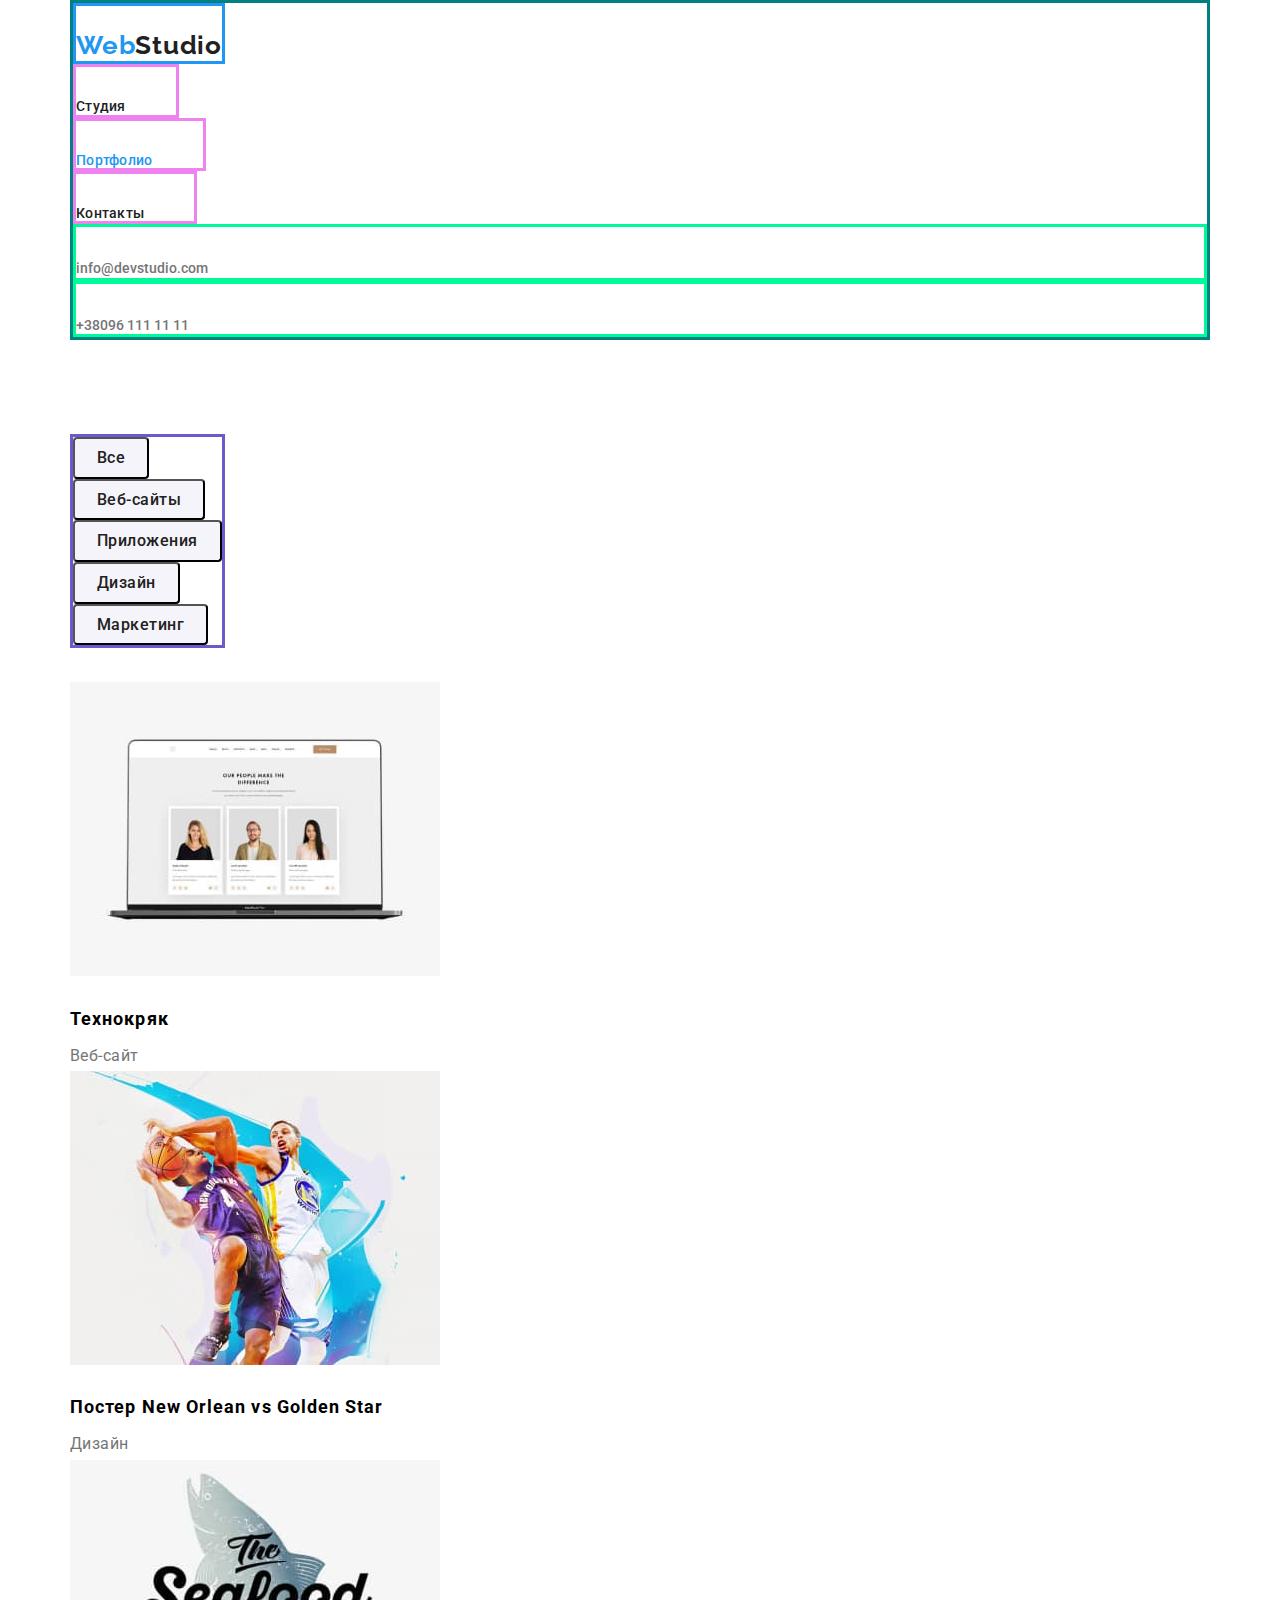
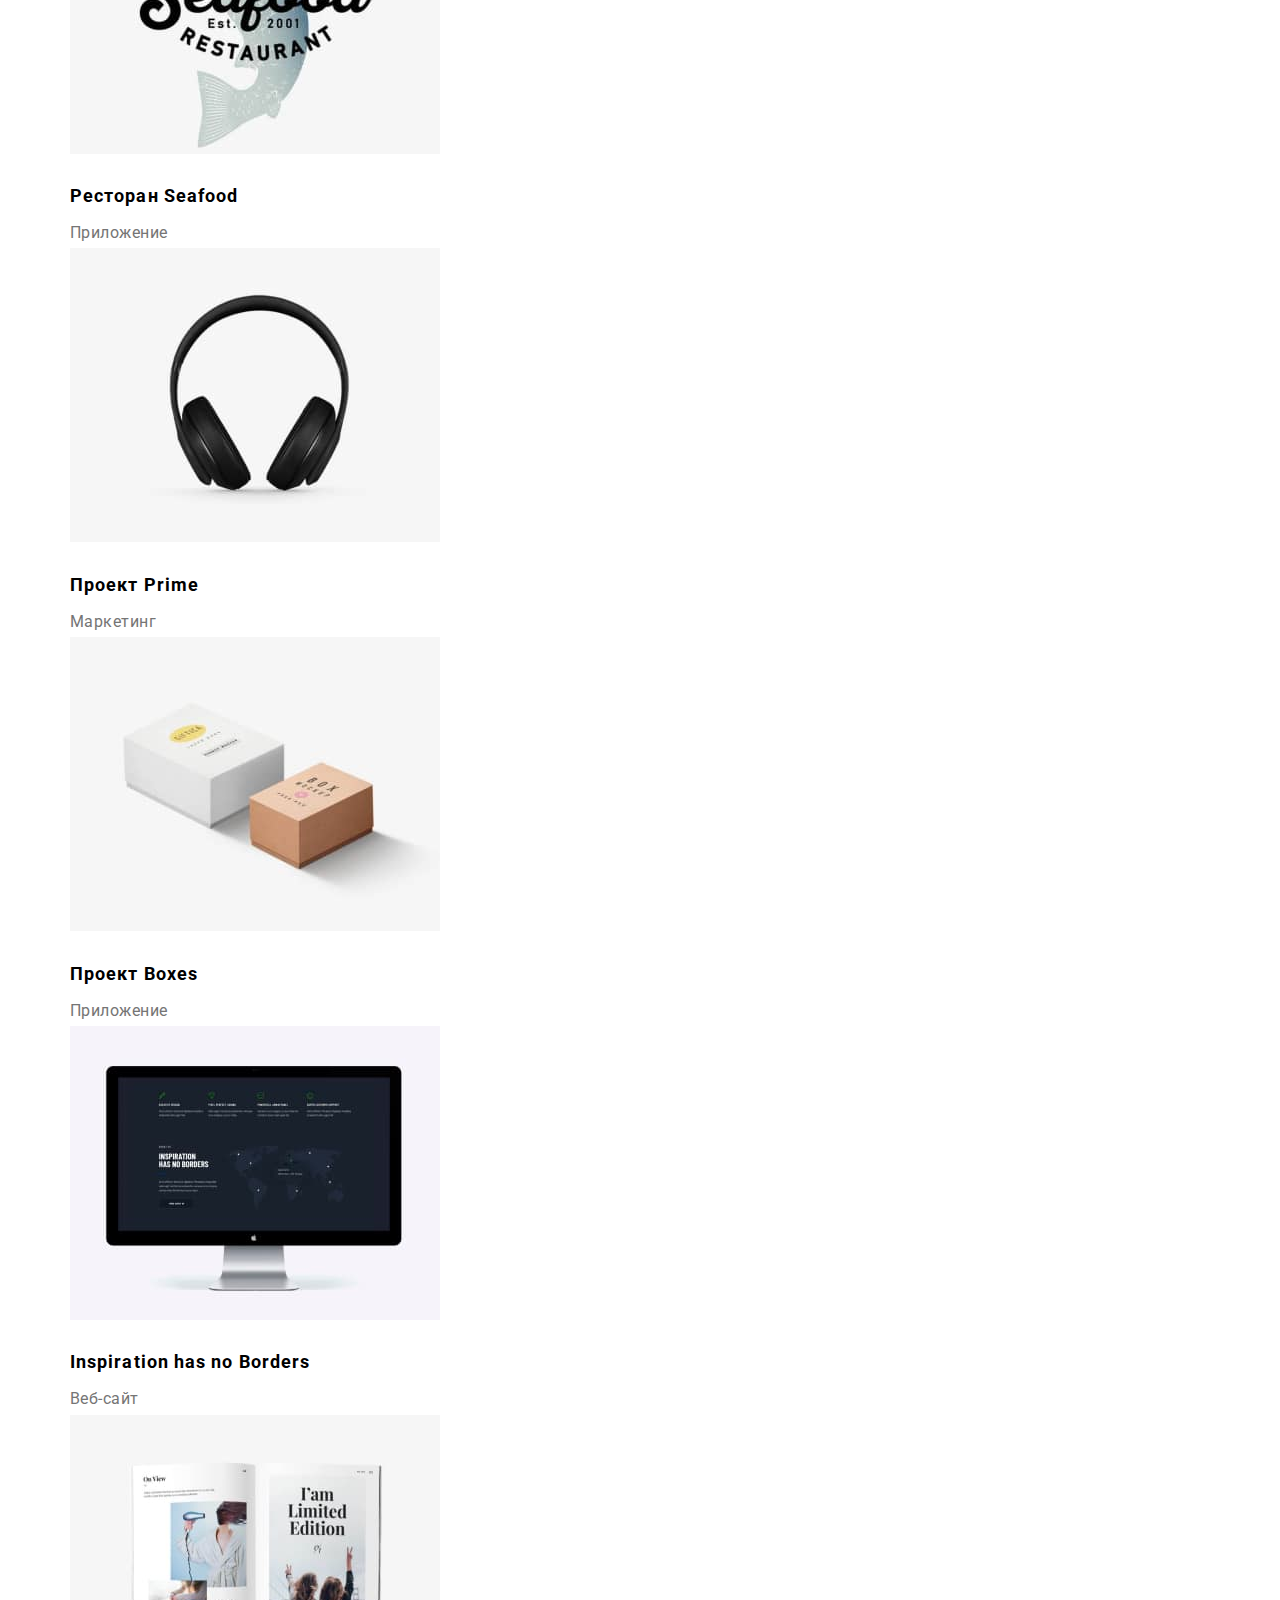
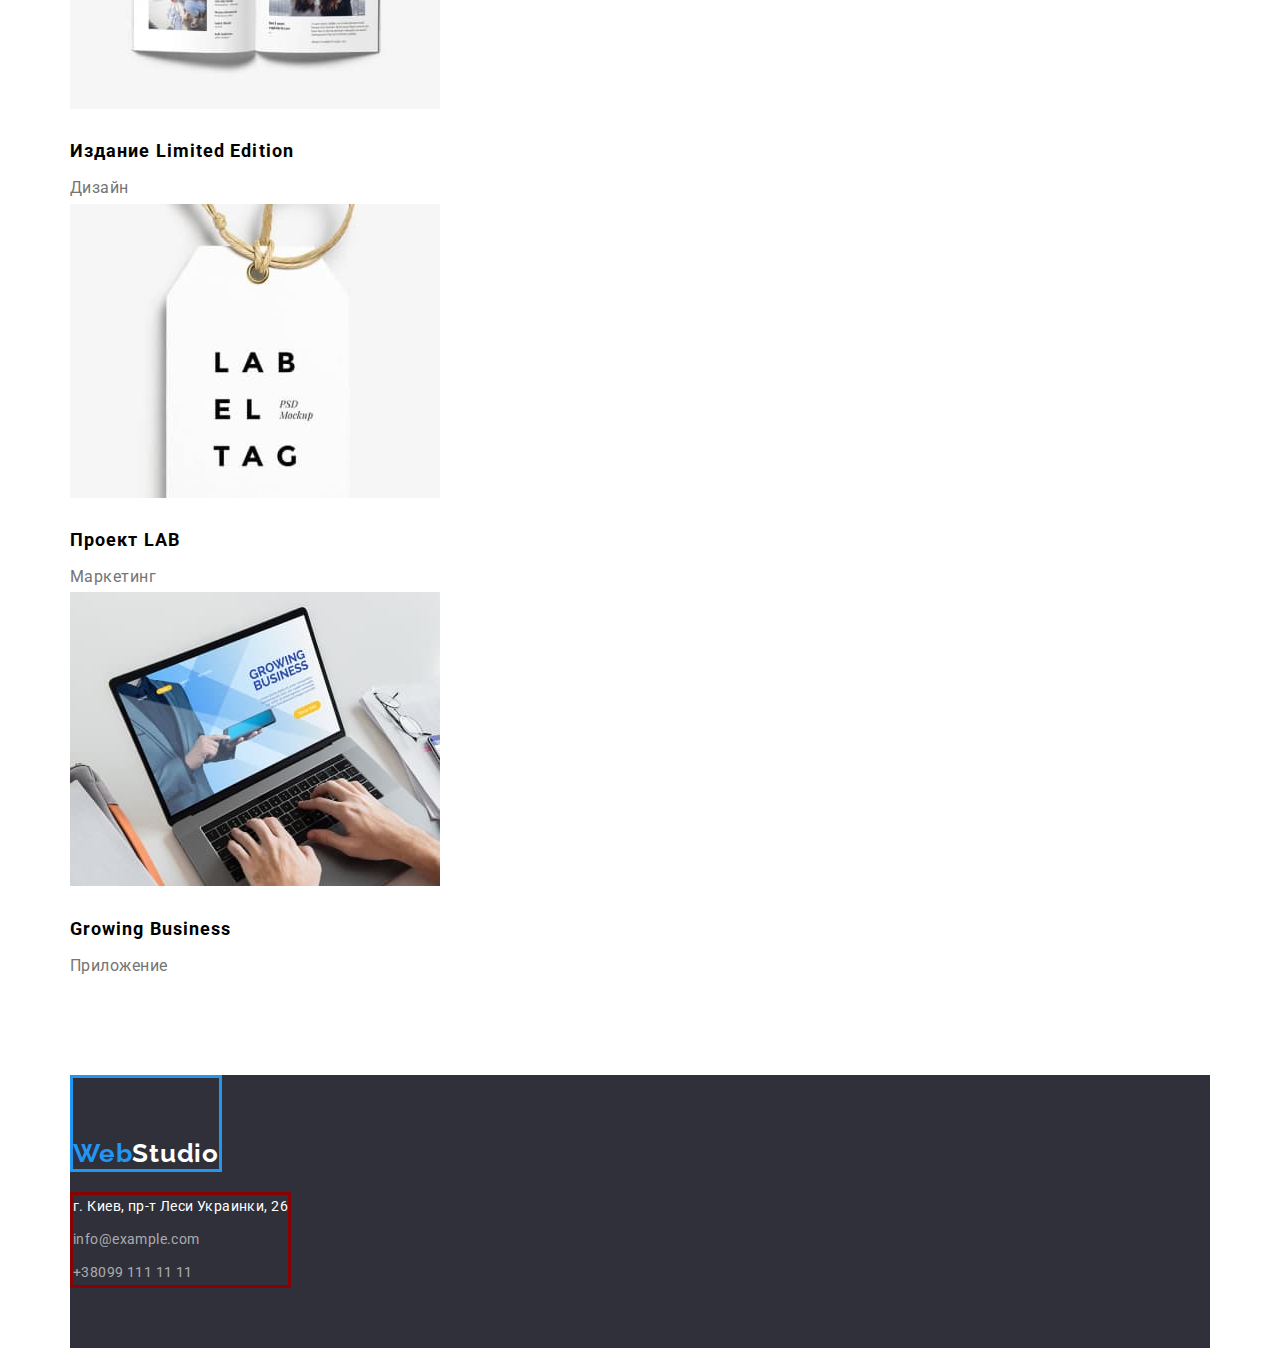
==== portfolio.html @ bf1d2328 "Добавление отступов" ====
<!DOCTYPE html>
<html lang="ru">
  <head>
    <meta charset="UTF-8" />
    <meta http-equiv="X-UA-Compatible" content="IE=edge" />
    <meta name="viewport" content="width= , initial-scale=1.0" />
    <title>Homework CSS</title>
    <link rel="preconnect" href="https://fonts.gstatic.com" />
    <link
      href="https://fonts.googleapis.com/css2?family=Raleway:wght@700&family=Roboto:wght@400;500;700&display=swap"
      rel="stylesheet"
    />
    <link
      rel="stylesheet"
      href="https://cdnjs.cloudflare.com/ajax/libs/modern-normalize/1.0.0/modern-normalize.min.css"
    />
    <link rel="stylesheet" href="./css/styles.css" />
  </head>

  <body>
    <div class="container">
      <!--Top line-->
      <header>
        <a class="logo" href="./index.html"> <span>Web</span>Studio </a>
        <nav>
          <ul class="site-nav">
            <li><a href="./index.html">Студия</a></li>
            <li>
              <a class="current-link" href="./portfolio.html">Портфолио</a>
            </li>
            <li><a href="">Контакты</a></li>
          </ul>
        </nav>
        <!--Contacts-->

        <ul class="header-contacts-list">
          <li class="header-contacts">
            <a href="mailto:info@devstudio.com"> info@devstudio.com </a>
          </li>
          <li class="header-contacts">
            <a href="tel:+380961111111">+38096 111 11 11</a>
          </li>
        </ul>
      </header>

      <!--Main section-->
      <main>
        <h1 class="visually-hidden">Портфолио</h1>
        <section class="section-portfolio">
          <h2 class="visually-hidden">Фильтры</h2>
          <ul class="filters">
            <li><button type="button">Все</button></li>
            <li><button type="button">Веб-сайты</button></li>
            <li><button type="button">Приложения</button></li>
            <li><button type="button">Дизайн</button></li>
            <li><button type="button">Маркетинг</button></li>
          </ul>
          <h2 class="visually-hidden">Наши работы</h2>
          <ul>
            <li>
              <img
                src="./portfolio.images/project1.jpg"
                alt="Веб-сайт"
                width="370"
                height="294"
              />
              <h3 class="product">Технокряк</h3>
              <p class="description">Веб-сайт</p>
            </li>
            <li>
              <img
                src="./portfolio.images/project2.jpg"
                alt="Баскетбольный постер"
                width="370"
                height="294"
              />
              <h3 class="product">Постер New Orlean vs Golden Star</h3>
              <p class="description">Дизайн</p>
            </li>
            <li>
              <img
                src="./portfolio.images/project3.jpg"
                alt="Логотип ресторана"
                width="370"
                height="294"
              />
              <h3 class="product">Ресторан Seafood</h3>
              <p class="description">Приложение</p>
            </li>
            <li>
              <img
                src="./portfolio.images/project4.jpg"
                alt="Наушники"
                width="370"
                height="294"
              />
              <h3 class="product">Проект Prime</h3>
              <p class="description">Маркетинг</p>
            </li>
            <li>
              <img
                src="./portfolio.images/project5.jpg"
                alt="Коробки"
                width="370"
                height="294"
              />
              <h3 class="product">Проект Boxes</h3>
              <p class="description">Приложение</p>
            </li>
            <li>
              <img
                src="./portfolio.images/project6.jpg"
                alt="Монитор"
                width="370"
                height="294"
              />
              <h3 class="product">Inspiration has no Borders</h3>
              <p class="description">Веб-сайт</p>
            </li>
            <li>
              <img
                src="./portfolio.images/project7.jpg"
                alt="Журнал"
                width="370"
                height="294"
              />
              <h3 class="product">Издание Limited Edition</h3>
              <p class="description">Дизайн</p>
            </li>
            <li>
              <img
                src="./portfolio.images/project8.jpg"
                alt="Бирка"
                width="370"
                height="294"
              />
              <h3 class="product">Проект LAB</h3>
              <p class="description">Маркетинг</p>
            </li>
            <li>
              <img
                src="./portfolio.images/project9.jpg"
                alt="Ноутбук"
                width="370"
                height="294"
              />
              <h3 class="product">Growing Business</h3>
              <p class="description">Приложение</p>
            </li>
          </ul>
        </section>
      </main>
      <!--Site footer-->
      <footer>
        <a class="logo" href="./index.html">
          <span>Web</span><span class="second-half">Studio</span>
        </a>
        <address>
          <ul class="contacts-list">
            <li>
              <a
                class="main-address"
                href="https://bit.ly/3nyjrAB"
                target="_blank"
                rel="noreferrer noopener"
                >г. Киев, пр-т Леси Украинки, 26</a
              >
            </li>
            <li>
              <a class="footer-contacts" href="mailto:info@example.com"
                >info@example.com</a
              >
            </li>
            <li>
              <a class="footer-contacts" href="tel:+380991111111"
                >+38099 111 11 11</a
              >
            </li>
          </ul>
        </address>
      </footer>
    </div>
  </body>
</html>
---- css/styles.css ----
:root {
  --main-background-color: #ffffff;
  --main-text-color: #212121;
  --main-accent-color: #2196f3;
  --secondary-text-color: #757575;
  --page-background-color: #2f303a;
}

body {
  background-color: var(--main-background-color)
  color: var(--main-text-color);
  font-family: Roboto, sans-serif;
  margin: 0;
}

.container {
  width: 1170px;
  padding-left: 15px;
  padding-right: 15px;
  margin: auto;
}

/* Site header */

header{border: solid teal;}

.logo {
  color: var(--main-text-color);
  font-family: Raleway;
  font-weight: 700;
  font-size: 26px;
  line-height: 1.2;
  letter-spacing: 0.03em;
  text-decoration: none;
  padding-top: 24px;
  
  display: inline-block;
  

  border: solid #2196f3;


}



span {
  color: var(--main-accent-color);
}

span.second-half {
  color: var(--main-background-color);
}

/* Hidden elements */

li {
  list-style: none;
}

ul {
  margin: 0;
  padding-left: 0;
}

.visually-hidden {
  position: absolute;
  width: 1px;
  height: 1px;
  margin: -1px;
  border: 0;
  padding: 0;
  white-space: nowrap;
  clip-path: inset(100%);
  clip: rect(0 0 0 0);
  overflow: hidden;
}

/* Page navigation */

.site-nav{
  padding-top: 0;
  margin: 0;
}

.site-nav a {
  display: inline-block;
  color: var(--main-text-color);

  font-weight: 500;
  font-size: 14px;
  line-height: 1.1;
  letter-spacing: 0.02em;
  text-decoration: none;
  padding-top: 32px;
  padding-right: 50px;

  border: solid violet;
}

.site-nav a:hover,
.site-nav a:focus {
  color: var(--main-accent-color);
}

.site-nav .current-link {
  color: var(--main-accent-color);
}

/* Contacts top */


.header-contacts{border: solid mediumspringgreen;
 padding-top: 32px;
margin: 0;}

.header-contacts a {
  color: var(--secondary-text-color);

  font-weight: 500;
  font-size: 14px;
  line-height: 1.1;
  text-decoration: none;

 
}

.header-contacts a:hover,
.header-contacts a:focus {
  color: var(--main-accent-color);
}

/* Studio main title */

.section{ padding-top: 94px;}

.section-portfolio{ 
     padding-top: 94px;
padding-bottom: 94px;
}

h1, h2, h3, p {margin: 0;}

.hero-section{

  background-color: var(--page-background-color);
   text-align: center;
   padding-top: 94px;
padding-bottom: 94px;
  
}

.hero-title {
  color: var(--main-background-color);
  
  font-weight: 900;
  font-size: 44px;
  line-height: 1.36;
 
  letter-spacing: 0.06em;
  text-transform: uppercase;


}

/* Studio order button */

.order {
  background-color: var(--main-accent-color);
  color: var(--main-background-color);
  font-weight: bold;
  font-size: 16px;
  line-height: 1.8;
  align-items: center;
  text-align: center;
  letter-spacing: 0.06em;
  display: inline-block;
  padding: 10px 32px;
  min-width: 200px;
  border-radius: 4px;
  margin-top: 30px;


 border: solid purple;

  
}



/* Portfolio filter buttons */

.filters{ 
display: inline-block;
margin-bottom: 34px;

  border: solid slateblue;
}

.filters button:hover,
.filters button:focus {
  color: var(--main-background-color);
  background-color: var(--main-accent-color);
  
}
.filters button {
  color: var(--main-text-color);
  background-color: #f5f4fa;
  font-weight: 500;
  font-size: 16px;
  line-height: 1.6;
  text-align: center;
  letter-spacing: 0.03em;
  cursor: pointer;
  padding: 6px 22px;
  border-radius: 4px;

  
}

/* Studio features */



.feature-title {
  font-weight: bold;
  font-size: 14px;
  line-height: 1.14;
  letter-spacing: 0.03em;
  text-transform: uppercase;

  border: solid crimson;
}

.feature-description {
  color: var(--secondary-text-color);
  font-weight: normal;
  font-size: 14px;
  line-height: 1.7;
  letter-spacing: 0.03em;
  margin-top: 10px;
 

  border: solid darkgreen;

}

/* Studio works */



.our-works-title {
  color: var(--main-text-color);
  font-weight: bold;
  font-size: 36px;
  line-height: 1.2;
  text-align: center;
  letter-spacing: 0.03em;
  margin-bottom: 50px;
}

/* Studio team */



.our-team-section{
padding-top: 94px;
padding-bottom: 94px;
}
.employee {
    color: var(--main-text-color);
    font-weight: 500;
    font-size: 16px;
    line-height: 1.2;
  letter-spacing: 0.03em;
  margin-top: 30px;
}

.position {
  color: var(--secondary-text-color);
  font-weight: normal;
  font-size: 16px;
  line-height: 1.2;

  letter-spacing: 0.03em;
  margin-top: 10px;
}

/* Portfolio product cards */

.product {
  font-weight: 700;
  font-size: 18px;
  line-height: 2;
  letter-spacing: 0.06em;
  margin-top: 20px;
}

.description {
  color: var(--secondary-text-color);
  font-weight: 400;
  font-size: 16px;
  line-height: 1.9;
  letter-spacing: 0.03em;
  margin-top: 4px;
}

/* Contacts bottom */

footer {
  background-color: var(--page-background-color);
}

footer a.logo{
  padding-top: 60px;
  margin-bottom: 20px;
}

address {
  font-style: normal;}


  
.contacts-list{
  display: inline-block;
  margin-bottom: 60px;

  border: solid darkred;
}

.main-address {
  color: #ffffff;
  font-weight: 400;
  font-size: 14px;
  line-height: 1.7;
  letter-spacing: 0.03em;
  text-decoration: none;
}

.main-address:hover,
:focus {
  color: var(--main-accent-color);
  padding-bottom: 9px;
}

.footer-contacts {
  display: inline-block;

  color: rgba(255, 255, 255, 0.6);
  font-weight: 400;
  font-size: 14px;
  line-height: 1.7;
  letter-spacing: 0.03em;
  text-decoration: none;
  padding-top: 9px;

}

.footer-contacts:hover,
:focus {
  color: var(--main-accent-color);
}
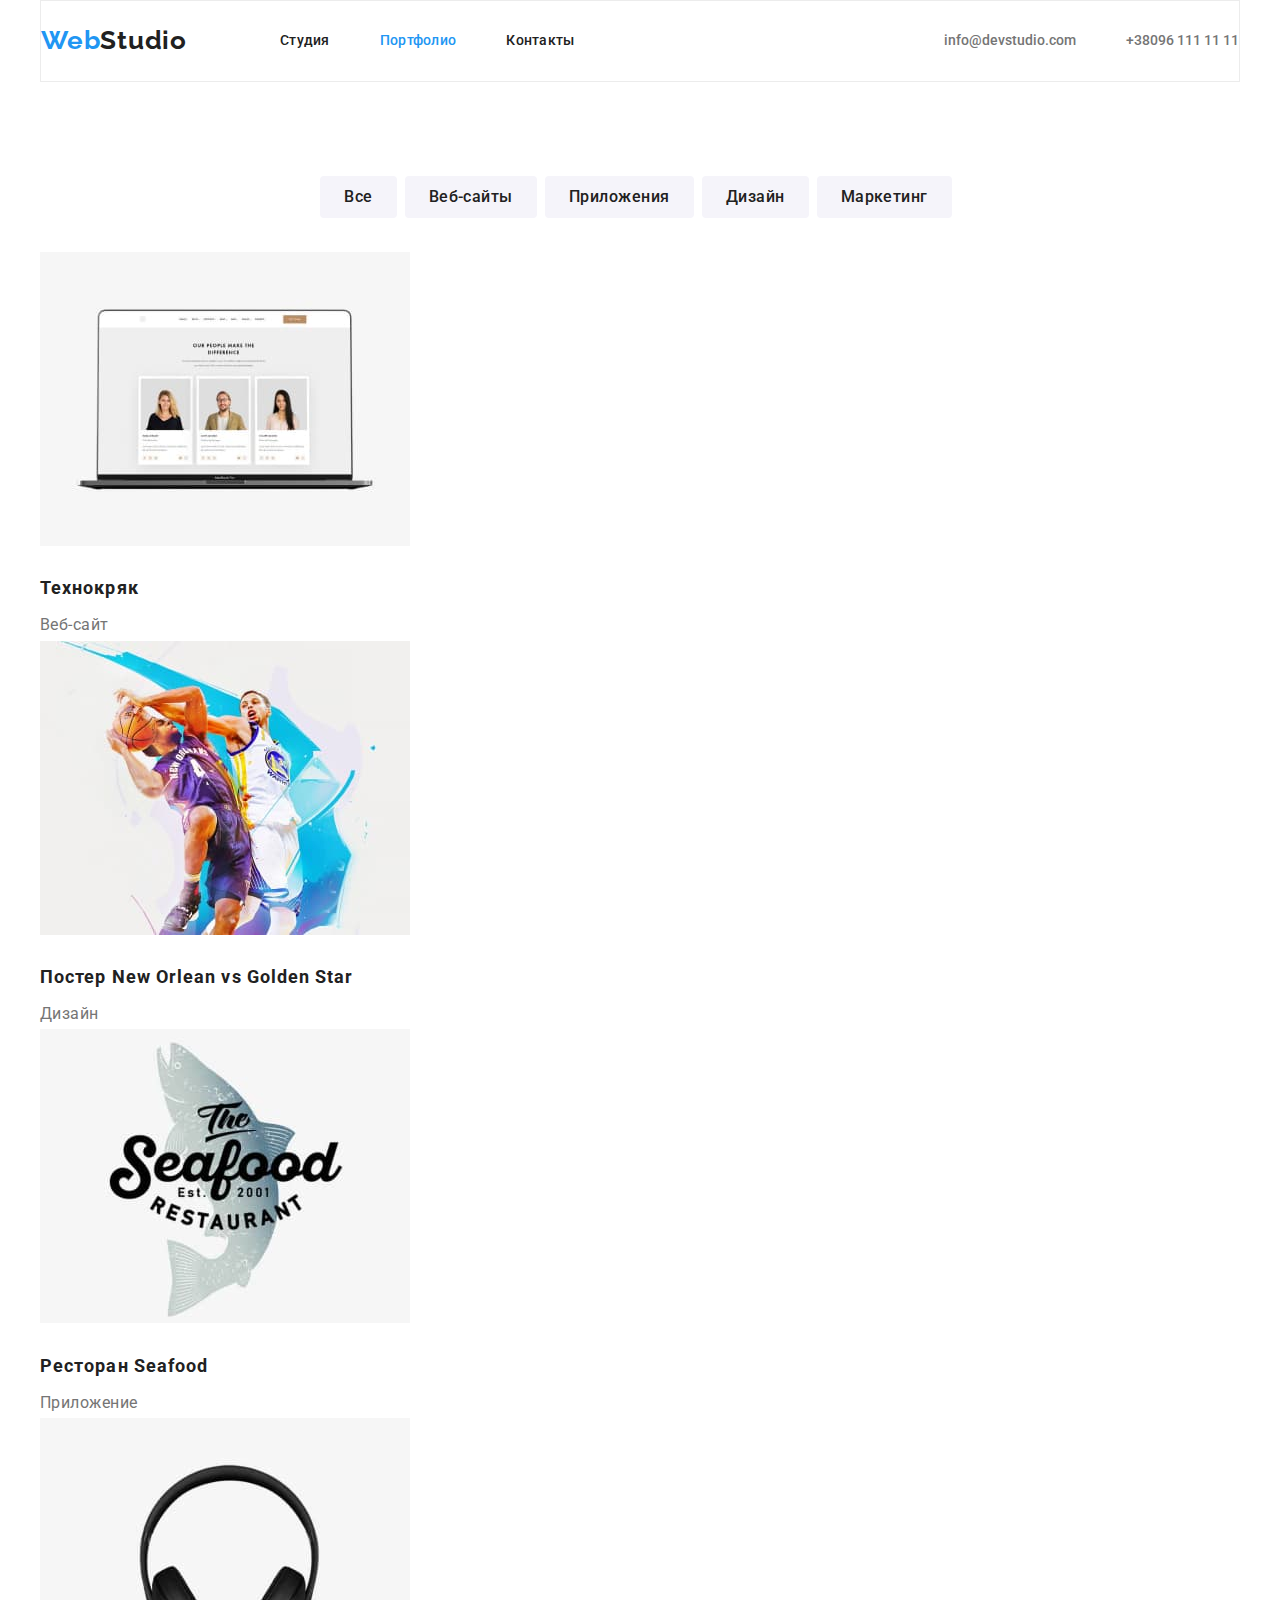
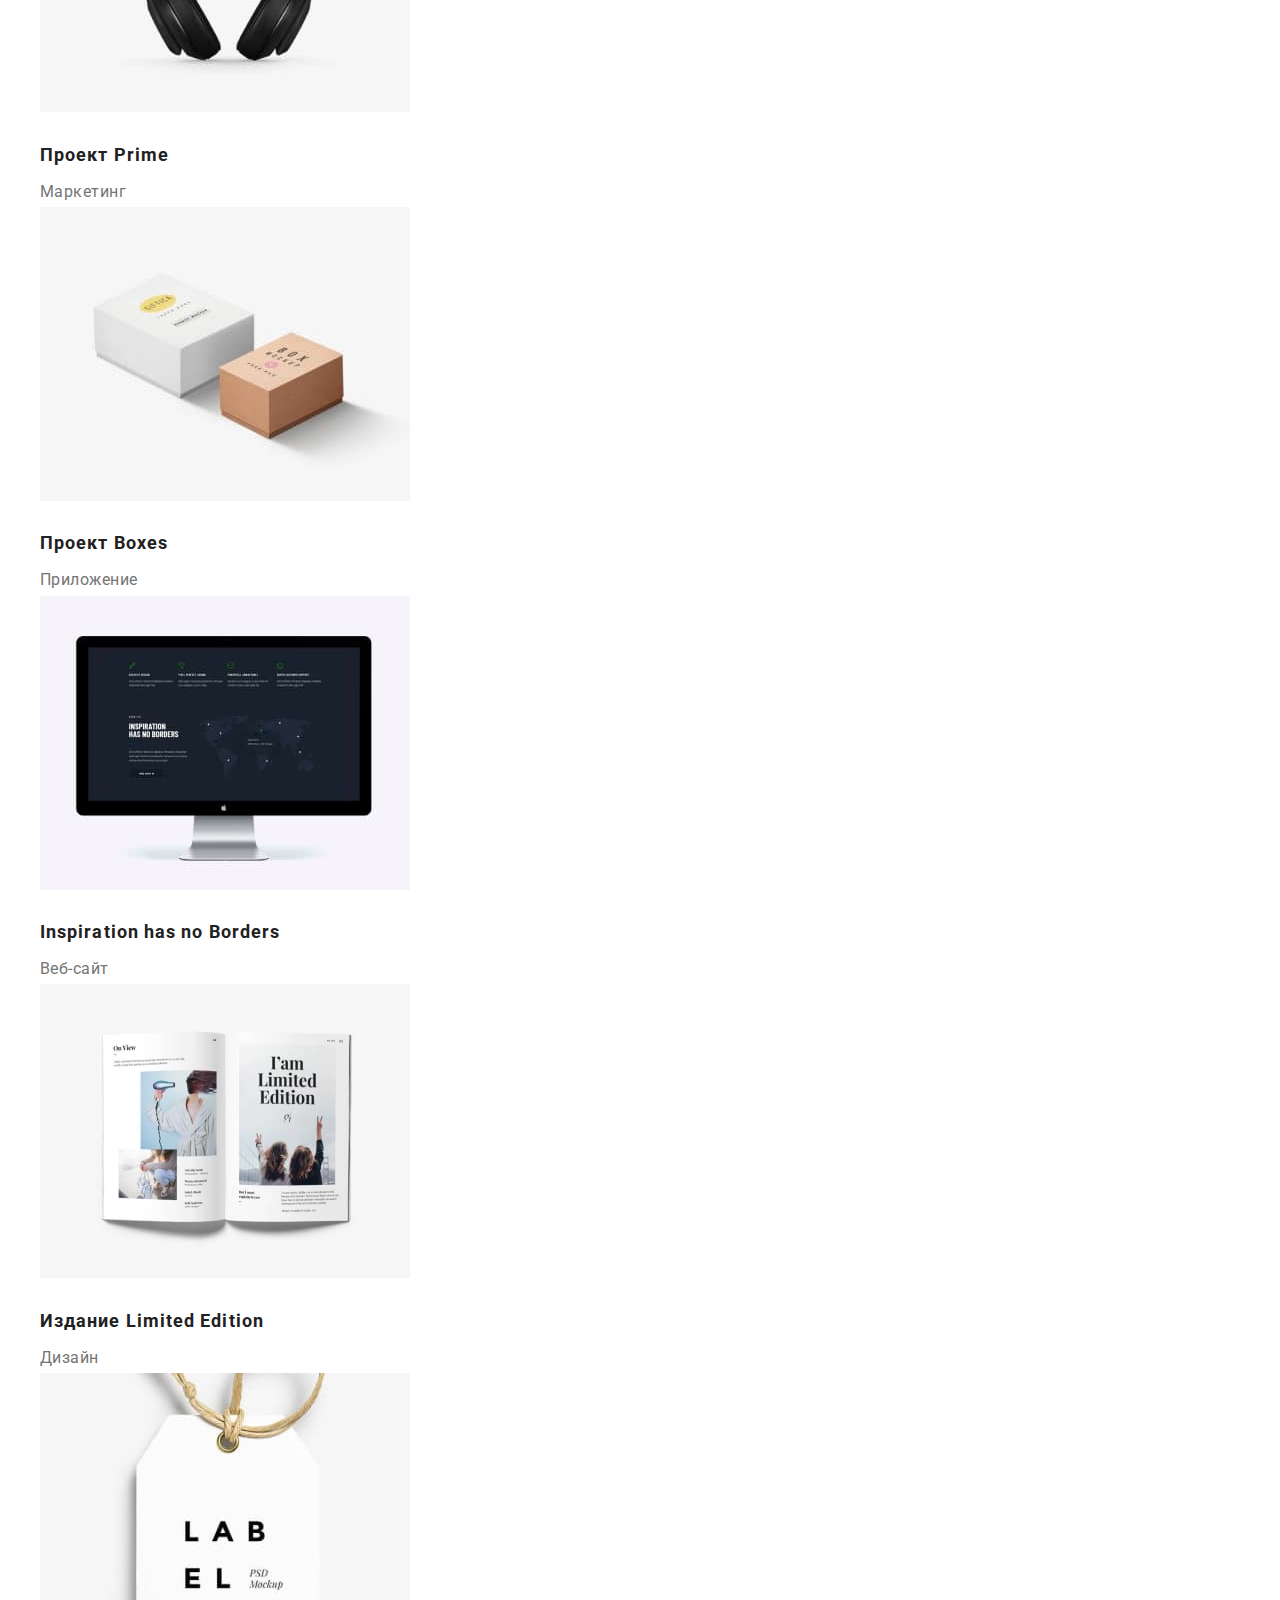
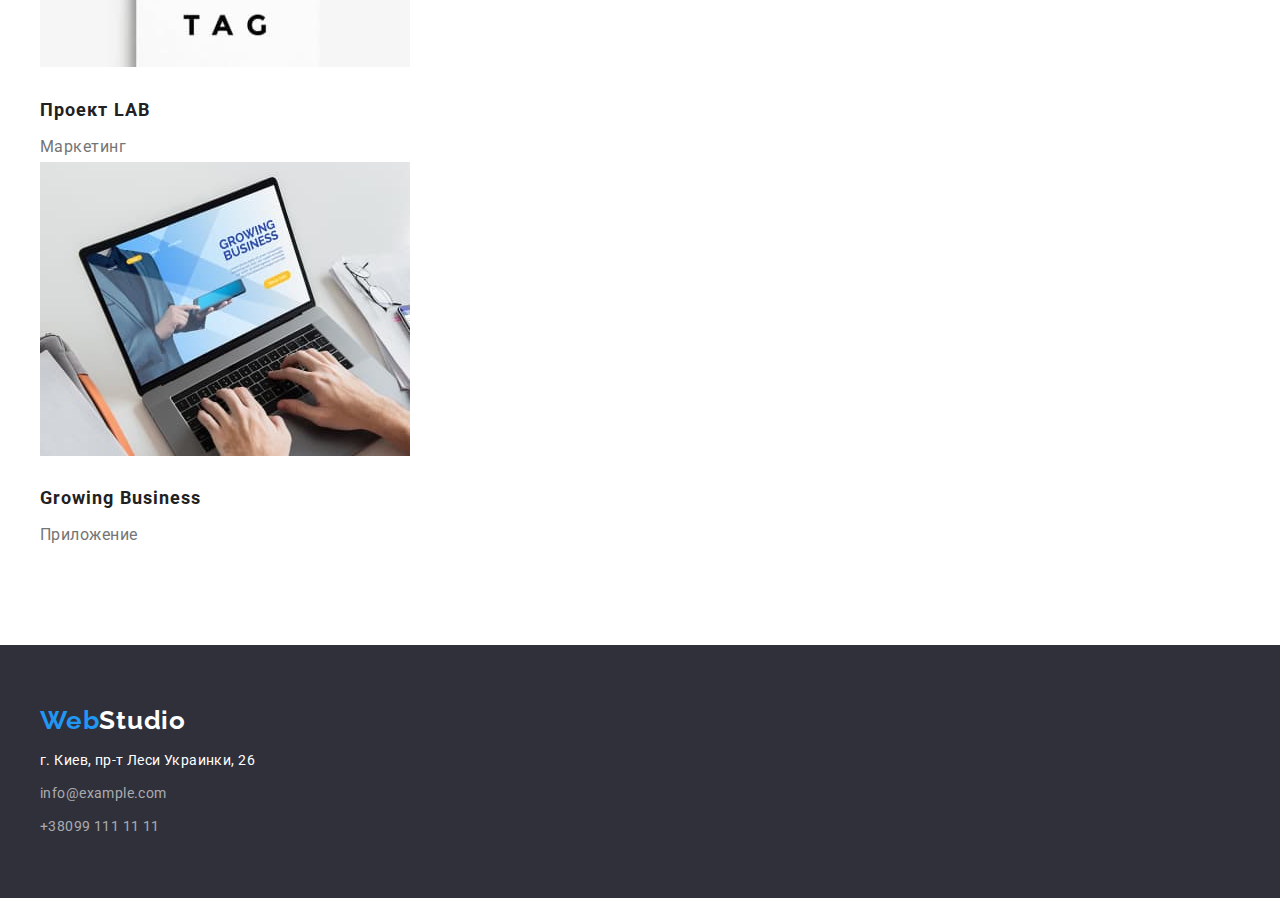
==== commit 323774da: "Позиционирование, флексбокс" ====
--- a/portfolio.html
+++ b/portfolio.html
@@ -18,167 +18,178 @@
   </head>
 
   <body>
+
+<!--Top line-->
+
+<header>
+  <div class="container">
+  <div class="navigation-container">
+    <a class="logo" href="./index.html"> <span>Web</span>Studio </a>
+    <nav>
+      <ul class="site-nav">
+        <li class="item"><a href="./index.html">Студия</a></li>
+        <li class="item">
+          <a class="current-link" href="./portfolio.html">Портфолио</a>
+        </li class="item">
+        <li><a href="">Контакты</a></li>
+      </ul>
+    </nav>
+    <!--Contacts-->
+
+    <ul class="site-contacts">
+      <li class="header-contacts">
+        <a href="mailto:info@devstudio.com"> info@devstudio.com </a>
+      </li>
+      <li class="header-contacts">
+        <a href="tel:+380961111111">+38096 111 11 11</a>
+      </li>
+    </ul>
+  </div>
+  </div>
+</header>
+
+<!--Main section-->
+
+<main>
+  <h1 class="visually-hidden">Портфолио</h1>
+  <section class="portfolio-section">
     <div class="container">
-      <!--Top line-->
-      <header>
-        <a class="logo" href="./index.html"> <span>Web</span>Studio </a>
-        <nav>
-          <ul class="site-nav">
-            <li><a href="./index.html">Студия</a></li>
-            <li>
-              <a class="current-link" href="./portfolio.html">Портфолио</a>
-            </li>
-            <li><a href="">Контакты</a></li>
-          </ul>
-        </nav>
-        <!--Contacts-->
+    <h2 class="visually-hidden">Фильтры</h2>
+    <ul class="filters">
+      <li class="btn" ><button type="button">Все</button></li>
+      <li class="btn"><button type="button">Веб-сайты</button></li>
+      <li class="btn"><button type="button">Приложения</button></li>
+      <li class="btn"><button type="button">Дизайн</button></li>
+      <li class="btn"><button type="button">Маркетинг</button></li>
+    </ul>
+    <h2 class="visually-hidden">Наши работы</h2>
+    <ul>
+      <li>
+        <img
+          src="./portfolio.images/project1.jpg"
+          alt="Веб-сайт"
+          width="370"
+          height="294"
+        />
+        <h3 class="product">Технокряк</h3>
+        <p class="description">Веб-сайт</p>
+      </li>
+      <li>
+        <img
+          src="./portfolio.images/project2.jpg"
+          alt="Баскетбольный постер"
+          width="370"
+          height="294"
+        />
+        <h3 class="product">Постер New Orlean vs Golden Star</h3>
+        <p class="description">Дизайн</p>
+      </li>
+      <li>
+        <img
+          src="./portfolio.images/project3.jpg"
+          alt="Логотип ресторана"
+          width="370"
+          height="294"
+        />
+        <h3 class="product">Ресторан Seafood</h3>
+        <p class="description">Приложение</p>
+      </li>
+      <li>
+        <img
+          src="./portfolio.images/project4.jpg"
+          alt="Наушники"
+          width="370"
+          height="294"
+        />
+        <h3 class="product">Проект Prime</h3>
+        <p class="description">Маркетинг</p>
+      </li>
+      <li>
+        <img
+          src="./portfolio.images/project5.jpg"
+          alt="Коробки"
+          width="370"
+          height="294"
+        />
+        <h3 class="product">Проект Boxes</h3>
+        <p class="description">Приложение</p>
+      </li>
+      <li>
+        <img
+          src="./portfolio.images/project6.jpg"
+          alt="Монитор"
+          width="370"
+          height="294"
+        />
+        <h3 class="product">Inspiration has no Borders</h3>
+        <p class="description">Веб-сайт</p>
+      </li>
+      <li>
+        <img
+          src="./portfolio.images/project7.jpg"
+          alt="Журнал"
+          width="370"
+          height="294"
+        />
+        <h3 class="product">Издание Limited Edition</h3>
+        <p class="description">Дизайн</p>
+      </li>
+      <li>
+        <img
+          src="./portfolio.images/project8.jpg"
+          alt="Бирка"
+          width="370"
+          height="294"
+        />
+        <h3 class="product">Проект LAB</h3>
+        <p class="description">Маркетинг</p>
+      </li>
+      <li>
+        <img
+          src="./portfolio.images/project9.jpg"
+          alt="Ноутбук"
+          width="370"
+          height="294"
+        />
+        <h3 class="product">Growing Business</h3>
+        <p class="description">Приложение</p>
+      </li>
+    </ul>
+    </div>
+  </section>
+</main>
 
-        <ul class="header-contacts-list">
-          <li class="header-contacts">
-            <a href="mailto:info@devstudio.com"> info@devstudio.com </a>
-          </li>
-          <li class="header-contacts">
-            <a href="tel:+380961111111">+38096 111 11 11</a>
-          </li>
-        </ul>
-      </header>
+<!--Site footer-->
 
-      <!--Main section-->
-      <main>
-        <h1 class="visually-hidden">Портфолио</h1>
-        <section class="section-portfolio">
-          <h2 class="visually-hidden">Фильтры</h2>
-          <ul class="filters">
-            <li><button type="button">Все</button></li>
-            <li><button type="button">Веб-сайты</button></li>
-            <li><button type="button">Приложения</button></li>
-            <li><button type="button">Дизайн</button></li>
-            <li><button type="button">Маркетинг</button></li>
-          </ul>
-          <h2 class="visually-hidden">Наши работы</h2>
-          <ul>
-            <li>
-              <img
-                src="./portfolio.images/project1.jpg"
-                alt="Веб-сайт"
-                width="370"
-                height="294"
-              />
-              <h3 class="product">Технокряк</h3>
-              <p class="description">Веб-сайт</p>
-            </li>
-            <li>
-              <img
-                src="./portfolio.images/project2.jpg"
-                alt="Баскетбольный постер"
-                width="370"
-                height="294"
-              />
-              <h3 class="product">Постер New Orlean vs Golden Star</h3>
-              <p class="description">Дизайн</p>
-            </li>
-            <li>
-              <img
-                src="./portfolio.images/project3.jpg"
-                alt="Логотип ресторана"
-                width="370"
-                height="294"
-              />
-              <h3 class="product">Ресторан Seafood</h3>
-              <p class="description">Приложение</p>
-            </li>
-            <li>
-              <img
-                src="./portfolio.images/project4.jpg"
-                alt="Наушники"
-                width="370"
-                height="294"
-              />
-              <h3 class="product">Проект Prime</h3>
-              <p class="description">Маркетинг</p>
-            </li>
-            <li>
-              <img
-                src="./portfolio.images/project5.jpg"
-                alt="Коробки"
-                width="370"
-                height="294"
-              />
-              <h3 class="product">Проект Boxes</h3>
-              <p class="description">Приложение</p>
-            </li>
-            <li>
-              <img
-                src="./portfolio.images/project6.jpg"
-                alt="Монитор"
-                width="370"
-                height="294"
-              />
-              <h3 class="product">Inspiration has no Borders</h3>
-              <p class="description">Веб-сайт</p>
-            </li>
-            <li>
-              <img
-                src="./portfolio.images/project7.jpg"
-                alt="Журнал"
-                width="370"
-                height="294"
-              />
-              <h3 class="product">Издание Limited Edition</h3>
-              <p class="description">Дизайн</p>
-            </li>
-            <li>
-              <img
-                src="./portfolio.images/project8.jpg"
-                alt="Бирка"
-                width="370"
-                height="294"
-              />
-              <h3 class="product">Проект LAB</h3>
-              <p class="description">Маркетинг</p>
-            </li>
-            <li>
-              <img
-                src="./portfolio.images/project9.jpg"
-                alt="Ноутбук"
-                width="370"
-                height="294"
-              />
-              <h3 class="product">Growing Business</h3>
-              <p class="description">Приложение</p>
-            </li>
-          </ul>
-        </section>
-      </main>
-      <!--Site footer-->
-      <footer>
-        <a class="logo" href="./index.html">
-          <span>Web</span><span class="second-half">Studio</span>
-        </a>
-        <address>
-          <ul class="contacts-list">
-            <li>
-              <a
-                class="main-address"
-                href="https://bit.ly/3nyjrAB"
-                target="_blank"
-                rel="noreferrer noopener"
-                >г. Киев, пр-т Леси Украинки, 26</a
-              >
-            </li>
-            <li>
-              <a class="footer-contacts" href="mailto:info@example.com"
-                >info@example.com</a
-              >
-            </li>
-            <li>
-              <a class="footer-contacts" href="tel:+380991111111"
-                >+38099 111 11 11</a
-              >
-            </li>
-          </ul>
-        </address>
-      </footer>
-    </div>
+<footer>
+  <div class="container">
+  <a class="logo" href="./index.html">
+    <span>Web</span><span class="second-half">Studio</span>
+  </a>
+  <address>
+    <ul class="contacts-list">
+      <li>
+        <a
+          class="main-address"
+          href="https://bit.ly/3nyjrAB"
+          target="_blank"
+          rel="noreferrer noopener"
+          >г. Киев, пр-т Леси Украинки, 26</a
+        >
+      </li>
+      <li>
+        <a class="footer-contacts" href="mailto:info@example.com"
+          >info@example.com</a
+        >
+      </li>
+      <li>
+        <a class="footer-contacts" href="tel:+380991111111"
+          >+38099 111 11 11</a
+        >
+      </li>
+    </ul>
+  </address>
+ 
+</footer> 
   </body>
 </html>
--- a/css/styles.css
+++ b/css/styles.css
@@ -7,49 +7,10 @@
 }
 
 body {
-  background-color: var(--main-background-color)
+  background-color: var(--main-background-color);
   color: var(--main-text-color);
   font-family: Roboto, sans-serif;
   margin: 0;
-}
-
-.container {
-  width: 1170px;
-  padding-left: 15px;
-  padding-right: 15px;
-  margin: auto;
-}
-
-/* Site header */
-
-header{border: solid teal;}
-
-.logo {
-  color: var(--main-text-color);
-  font-family: Raleway;
-  font-weight: 700;
-  font-size: 26px;
-  line-height: 1.2;
-  letter-spacing: 0.03em;
-  text-decoration: none;
-  padding-top: 24px;
-  
-  display: inline-block;
-  
-
-  border: solid #2196f3;
-
-
-}
-
-
-
-span {
-  color: var(--main-accent-color);
-}
-
-span.second-half {
-  color: var(--main-background-color);
 }
 
 /* Hidden elements */
@@ -76,15 +37,73 @@
   overflow: hidden;
 }
 
-/* Page navigation */
-
-.site-nav{
+.container {
+  width: 1200px;
+  margin: auto;
+}
+
+.section {
+  padding-top: 94px;
+}
+
+h1,
+h2,
+h3,
+p {
+  margin: 0;
+}
+
+/* Site header */
+
+.navigation-container {
+  display: flex;
+  align-items: center;
+  border: 1px solid #ececec;
+}
+
+.logo {
+  display: inline-block;
+  padding-top: 24px;
+  padding-bottom: 25px;
+  margin-right: 93px;
+
+  color: var(--main-text-color);
+
+  font-family: Raleway;
+  font-weight: 700;
+  font-size: 26px;
+  line-height: 1.2;
+  letter-spacing: 0.03em;
+  text-decoration: none;
+}
+
+span {
+  color: var(--main-accent-color);
+}
+
+span.second-half {
+  color: var(--main-background-color);
+}
+
+.site-nav {
+  display: flex;
   padding-top: 0;
   margin: 0;
 }
 
+/* .site-nav .item + .item{
+margin-left: 50px;
+} */
+
+.site-nav .item:not(:last-child) {
+  margin-right: 50px;
+}
+
 .site-nav a {
-  display: inline-block;
+  display: block;
+  padding-top: 32px;
+  padding-bottom: 32px;
+
   color: var(--main-text-color);
 
   font-weight: 500;
@@ -92,10 +111,6 @@
   line-height: 1.1;
   letter-spacing: 0.02em;
   text-decoration: none;
-  padding-top: 32px;
-  padding-right: 50px;
-
-  border: solid violet;
 }
 
 .site-nav a:hover,
@@ -109,20 +124,33 @@
 
 /* Contacts top */
 
-
-.header-contacts{border: solid mediumspringgreen;
- padding-top: 32px;
-margin: 0;}
+.site-contacts {
+  display: flex;
+  margin-left: auto;
+}
+
+/* .site-contacts .header-contacts + .header-contacts{
+  margin-left: 50px;
+} */
+
+.site-contacts .header-contacts:not(:last-child) {
+  margin-right: 50px;
+}
+
+.header-contacts {
+  padding-top: 32px;
+  padding-bottom: 32px;
+}
 
 .header-contacts a {
+  display: block;
+
   color: var(--secondary-text-color);
 
   font-weight: 500;
   font-size: 14px;
   line-height: 1.1;
   text-decoration: none;
-
- 
 }
 
 .header-contacts a:hover,
@@ -132,95 +160,100 @@
 
 /* Studio main title */
 
-.section{ padding-top: 94px;}
-
-.section-portfolio{ 
-     padding-top: 94px;
-padding-bottom: 94px;
-}
-
-h1, h2, h3, p {margin: 0;}
-
-.hero-section{
-
+.portfolio-section {
+  padding-top: 94px;
+  padding-bottom: 94px;
+}
+
+.hero-section {
+  height: 600px;
   background-color: var(--page-background-color);
-   text-align: center;
-   padding-top: 94px;
-padding-bottom: 94px;
-  
+  text-align: center;
 }
 
 .hero-title {
+  padding-top: 200px;
+
   color: var(--main-background-color);
-  
+
   font-weight: 900;
   font-size: 44px;
   line-height: 1.36;
- 
   letter-spacing: 0.06em;
   text-transform: uppercase;
-
-
 }
 
 /* Studio order button */
 
 .order {
+  display: inline-block;
+  padding: 10px 32px;
+  margin-top: 30px;
+  min-width: 200px;
+
   background-color: var(--main-accent-color);
   color: var(--main-background-color);
+
   font-weight: bold;
   font-size: 16px;
   line-height: 1.8;
+
   align-items: center;
   text-align: center;
   letter-spacing: 0.06em;
-  display: inline-block;
-  padding: 10px 32px;
-  min-width: 200px;
   border-radius: 4px;
-  margin-top: 30px;
-
-
- border: solid purple;
-
-  
-}
-
-
+  border-color: transparent;
+  box-shadow: 0px 4px 4px rgba(0, 0, 0, 0.15);
+  filter: drop-shadow(0px 4px 4px rgba(0, 0, 0, 0.25));
+}
 
 /* Portfolio filter buttons */
 
-.filters{ 
-display: inline-block;
-margin-bottom: 34px;
-
-  border: solid slateblue;
+.filters {
+  display: flex;
+  margin-bottom: 34px;
+  align-items: center;
+  justify-content: center;
 }
 
 .filters button:hover,
 .filters button:focus {
   color: var(--main-background-color);
   background-color: var(--main-accent-color);
-  
+  box-shadow: 0px 3px 1px rgba(0, 0, 0, 0.1), 0px 1px 2px rgba(0, 0, 0, 0.08),
+    0px 2px 2px rgba(0, 0, 0, 0.12);
 }
 .filters button {
+  padding: 6px 22px;
+  margin-right: 8px;
   color: var(--main-text-color);
   background-color: #f5f4fa;
+
   font-weight: 500;
   font-size: 16px;
   line-height: 1.6;
   text-align: center;
   letter-spacing: 0.03em;
   cursor: pointer;
-  padding: 6px 22px;
+
   border-radius: 4px;
-
-  
+  border-color: transparent;
 }
 
 /* Studio features */
 
-
+.features {
+  display: flex;
+  justify-content: center;
+}
+
+/* .features. features-item:not(:last-child){
+  margin-right: 30 px;
+} */
+
+.features .features-item + .features-item {
+  margin-left: 30px;
+}
 
 .feature-title {
   font-weight: bold;
@@ -228,81 +261,113 @@
   line-height: 1.14;
   letter-spacing: 0.03em;
   text-transform: uppercase;
-
-  border: solid crimson;
 }
 
 .feature-description {
+  margin-top: 10px;
+
   color: var(--secondary-text-color);
+
   font-weight: normal;
   font-size: 14px;
   line-height: 1.7;
   letter-spacing: 0.03em;
-  margin-top: 10px;
- 
-
-  border: solid darkgreen;
-
 }
 
 /* Studio works */
 
-
-
+.our-works {
+  display: flex;
+  justify-content: center;
+}
+/* .our-works .pic + .pic {
+  margin-left: 30px;
+} */
+
+.our-works .pic:not(:last-child) {
+  margin-right: 30px;
+}
 .our-works-title {
-  color: var(--main-text-color);
+  margin-bottom: 50px;
+
+  color: var(--main-text-color);
+
   font-weight: bold;
   font-size: 36px;
   line-height: 1.2;
   text-align: center;
   letter-spacing: 0.03em;
-  margin-bottom: 50px;
 }
 
 /* Studio team */
 
-
-
-.our-team-section{
-padding-top: 94px;
-padding-bottom: 94px;
+.our-team-section {
+  padding-top: 94px;
+  padding-bottom: 94px;
+}
+
+.team {
+  display: flex;
+  justify-content: center;
+}
+
+/* .team .member + .member {
+  margin-left: 30px;
+} */
+
+.team .member:not(:last-child) {
+  margin-right: 30px;
+}
+
+.member {
+  box-shadow: 0px 1px 3px rgba(0, 0, 0, 0.12), 0px 1px 1px rgba(0, 0, 0, 0.14),
+    0px 2px 1px rgba(0, 0, 0, 0.2);
+  border-radius: 0px 0px 4px 4px;
 }
 .employee {
-    color: var(--main-text-color);
-    font-weight: 500;
-    font-size: 16px;
-    line-height: 1.2;
-  letter-spacing: 0.03em;
   margin-top: 30px;
+
+  color: var(--main-text-color);
+
+  font-weight: 500;
+  font-size: 16px;
+  line-height: 1.2;
+  letter-spacing: 0.03em;
+  text-align: center;
 }
 
 .position {
+  margin-top: 10px;
+  padding-bottom: 30px;
+
   color: var(--secondary-text-color);
+
   font-weight: normal;
   font-size: 16px;
   line-height: 1.2;
-
-  letter-spacing: 0.03em;
-  margin-top: 10px;
+  letter-spacing: 0.03em;
+  text-align: center;
 }
 
 /* Portfolio product cards */
 
 .product {
+  margin-top: 20px;
+
   font-weight: 700;
   font-size: 18px;
   line-height: 2;
   letter-spacing: 0.06em;
-  margin-top: 20px;
 }
 
 .description {
+  margin-top: 4px;
+
   color: var(--secondary-text-color);
   font-weight: 400;
   font-size: 16px;
   line-height: 1.9;
   letter-spacing: 0.03em;
-  margin-top: 4px;
 }
 
 /* Contacts bottom */
@@ -311,25 +376,25 @@
   background-color: var(--page-background-color);
 }
 
-footer a.logo{
+footer a.logo {
   padding-top: 60px;
-  margin-bottom: 20px;
+  padding-bottom: 0;
+  margin-right: 0;
+  margin-bottom: 13px;
 }
 
 address {
-  font-style: normal;}
-
-
-  
-.contacts-list{
+  font-style: normal;
+}
+
+.contacts-list {
   display: inline-block;
-  margin-bottom: 60px;
-
-  border: solid darkred;
+  padding-bottom: 60px;
 }
 
 .main-address {
   color: #ffffff;
+
   font-weight: 400;
   font-size: 14px;
   line-height: 1.7;
@@ -339,21 +404,22 @@
 
 .main-address:hover,
 :focus {
-  color: var(--main-accent-color);
   padding-bottom: 9px;
+
+  color: var(--main-accent-color);
 }
 
 .footer-contacts {
   display: inline-block;
+  padding-top: 9px;
 
   color: rgba(255, 255, 255, 0.6);
+
   font-weight: 400;
   font-size: 14px;
   line-height: 1.7;
   letter-spacing: 0.03em;
   text-decoration: none;
-  padding-top: 9px;
-
 }
 
 .footer-contacts:hover,
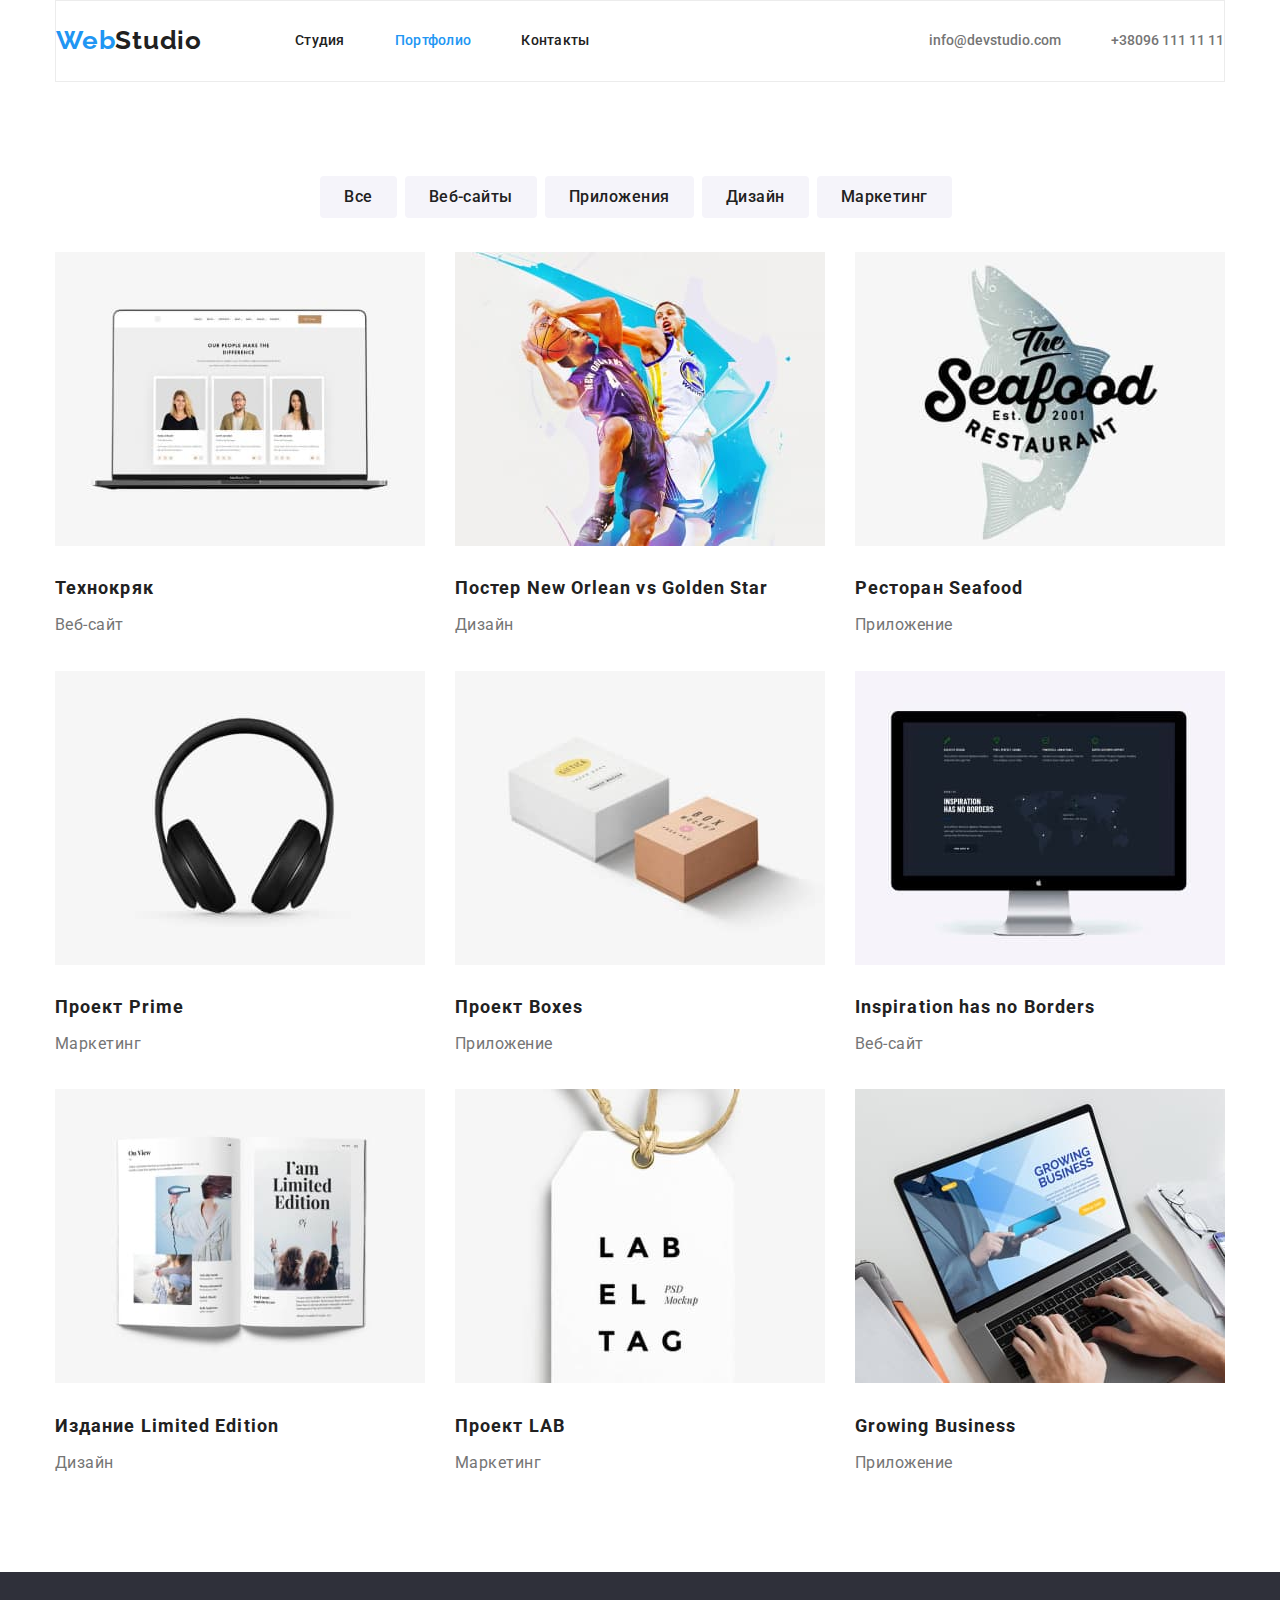
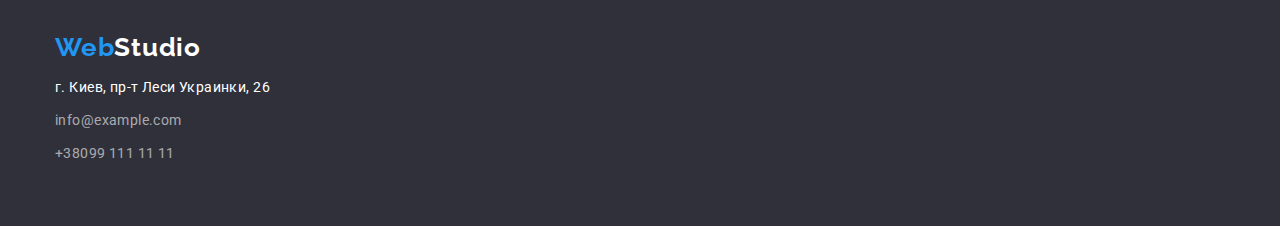
==== commit 3fb6a241: "Флексбокс портфолио" ====
--- a/portfolio.html
+++ b/portfolio.html
@@ -63,8 +63,8 @@
       <li class="btn"><button type="button">Маркетинг</button></li>
     </ul>
     <h2 class="visually-hidden">Наши работы</h2>
-    <ul>
-      <li>
+    <ul class="grid">
+      <li class="grid-item">
         <img
           src="./portfolio.images/project1.jpg"
           alt="Веб-сайт"
@@ -74,7 +74,7 @@
         <h3 class="product">Технокряк</h3>
         <p class="description">Веб-сайт</p>
       </li>
-      <li>
+      <li class="grid-item">
         <img
           src="./portfolio.images/project2.jpg"
           alt="Баскетбольный постер"
@@ -84,7 +84,7 @@
         <h3 class="product">Постер New Orlean vs Golden Star</h3>
         <p class="description">Дизайн</p>
       </li>
-      <li>
+      <li class="grid-item">
         <img
           src="./portfolio.images/project3.jpg"
           alt="Логотип ресторана"
@@ -94,7 +94,7 @@
         <h3 class="product">Ресторан Seafood</h3>
         <p class="description">Приложение</p>
       </li>
-      <li>
+      <li class="grid-item">
         <img
           src="./portfolio.images/project4.jpg"
           alt="Наушники"
@@ -104,7 +104,7 @@
         <h3 class="product">Проект Prime</h3>
         <p class="description">Маркетинг</p>
       </li>
-      <li>
+      <li class="grid-item">
         <img
           src="./portfolio.images/project5.jpg"
           alt="Коробки"
@@ -114,7 +114,7 @@
         <h3 class="product">Проект Boxes</h3>
         <p class="description">Приложение</p>
       </li>
-      <li>
+      <li class="grid-item">
         <img
           src="./portfolio.images/project6.jpg"
           alt="Монитор"
@@ -124,7 +124,7 @@
         <h3 class="product">Inspiration has no Borders</h3>
         <p class="description">Веб-сайт</p>
       </li>
-      <li>
+      <li class="grid-item">
         <img
           src="./portfolio.images/project7.jpg"
           alt="Журнал"
@@ -134,7 +134,7 @@
         <h3 class="product">Издание Limited Edition</h3>
         <p class="description">Дизайн</p>
       </li>
-      <li>
+      <li class="grid-item">
         <img
           src="./portfolio.images/project8.jpg"
           alt="Бирка"
@@ -144,7 +144,7 @@
         <h3 class="product">Проект LAB</h3>
         <p class="description">Маркетинг</p>
       </li>
-      <li>
+      <li class="grid-item">
         <img
           src="./portfolio.images/project9.jpg"
           alt="Ноутбук"
--- a/css/styles.css
+++ b/css/styles.css
@@ -39,6 +39,8 @@
 
 .container {
   width: 1200px;
+  padding-left: 15px;
+  padding-right: 15px;
   margin: auto;
 }
 
@@ -204,8 +206,13 @@
   border-radius: 4px;
   border-color: transparent;
   box-shadow: 0px 4px 4px rgba(0, 0, 0, 0.15);
-  filter: drop-shadow(0px 4px 4px rgba(0, 0, 0, 0.25));
-}
+}
+
+/* .order:hover {
+  color: var(--main-background-color);
+  background-color: var(--main-accent-color);
+  box-shadow: 0px 4px 4px rgba(0, 0, 0, 0.15);
+} */
 
 /* Portfolio filter buttons */
 
@@ -240,20 +247,32 @@
   border-color: transparent;
 }
 
+/* Portfolio product grid */
+
+.grid {
+  display: flex;
+  flex-wrap: wrap;
+  margin: -15px;
+}
+
+.grid-item {
+  margin: 15px;
+}
+
 /* Studio features */
 
 .features {
   display: flex;
-  justify-content: center;
-}
-
-/* .features. features-item:not(:last-child){
-  margin-right: 30 px;
-} */
-
-.features .features-item + .features-item {
+  justify-content: space-between;
+}
+
+.features-item:not(:last-child) {
+  margin-right: 30px;
+}
+
+/* .features .features-item + .features-item {
   margin-left: 30px;
-}
+} */
 
 .feature-title {
   font-weight: bold;
@@ -272,6 +291,7 @@
   font-size: 14px;
   line-height: 1.7;
   letter-spacing: 0.03em;
+  /* text-align: left; */
 }
 
 /* Studio works */
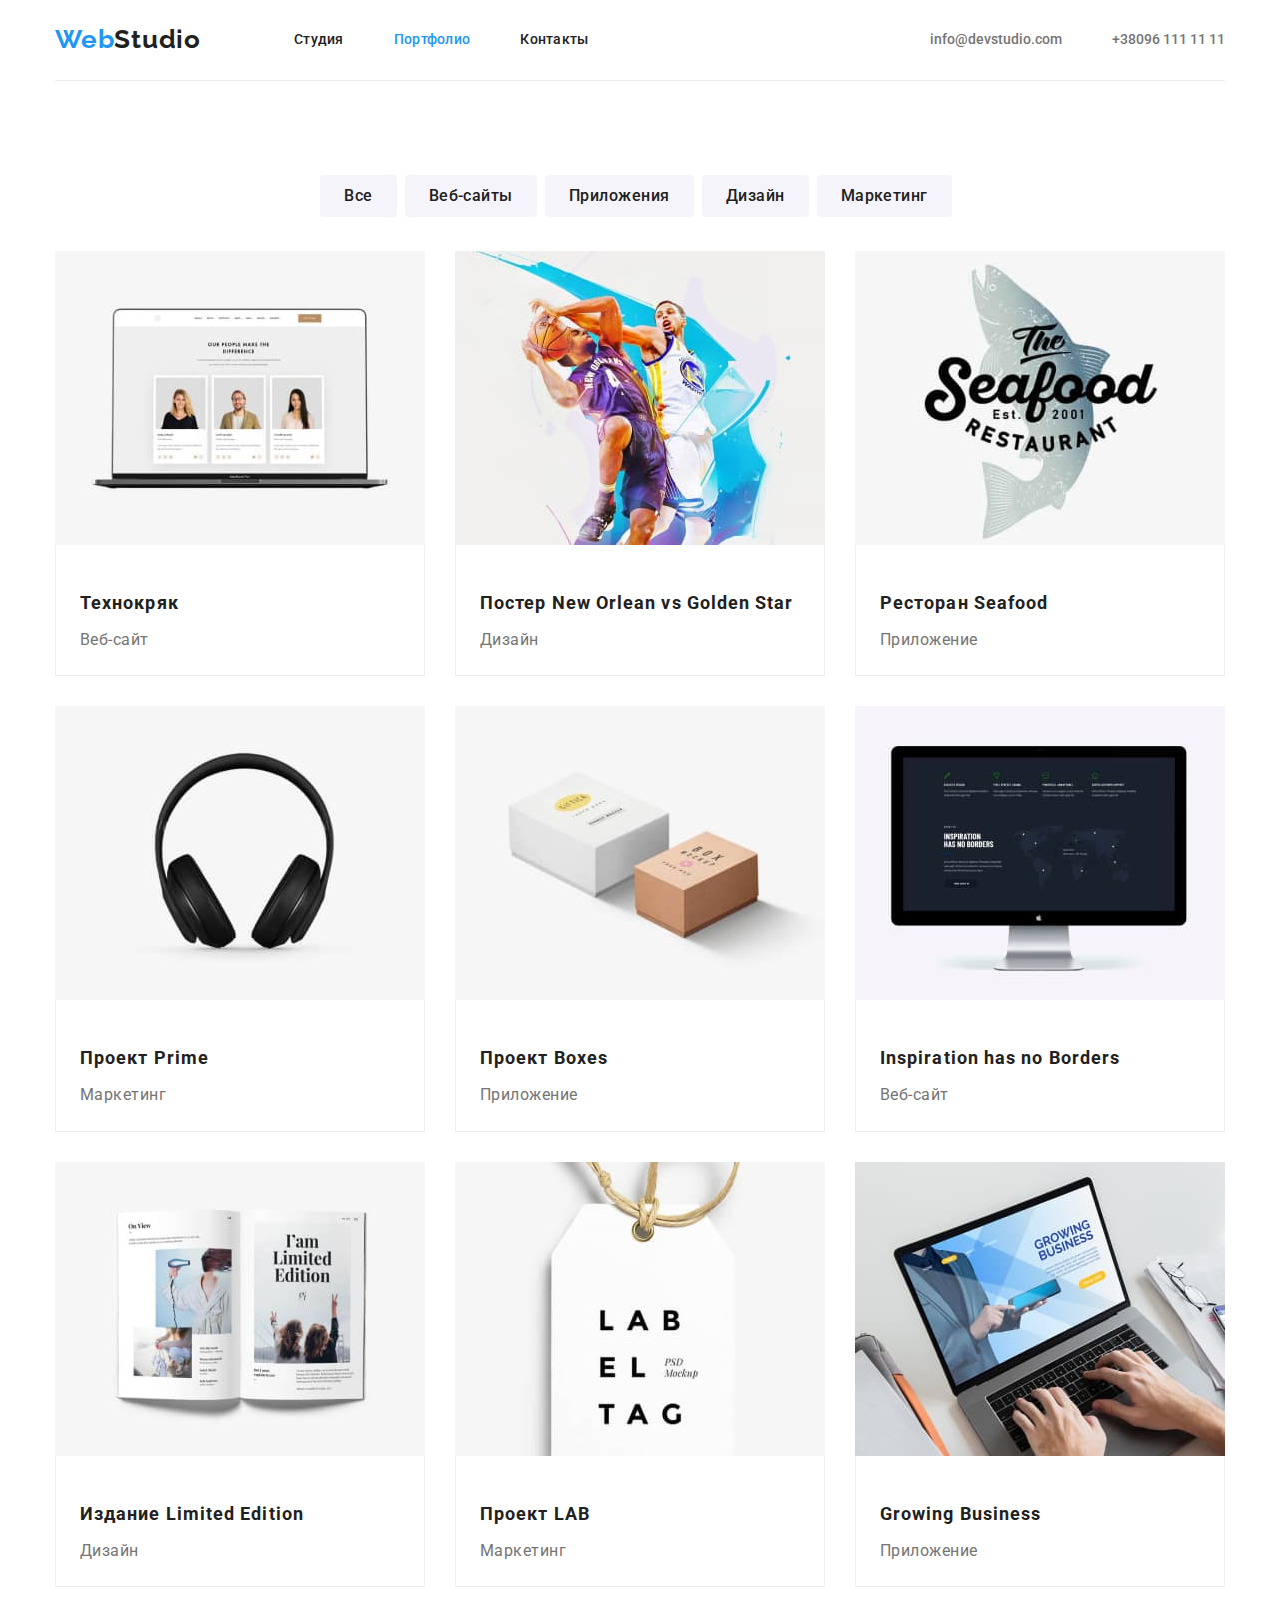
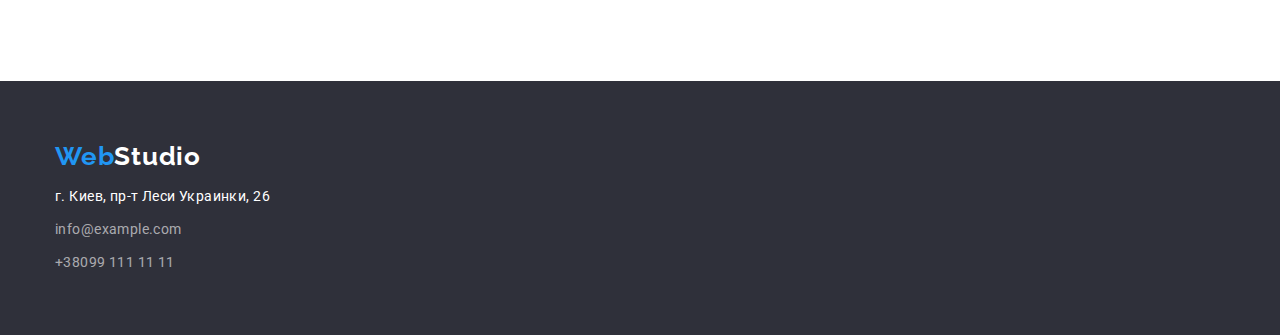
==== commit 72f17dee: "Добавление рамки, паддингов" ====
--- a/portfolio.html
+++ b/portfolio.html
@@ -18,178 +18,195 @@
   </head>
 
   <body>
-
-<!--Top line-->
-
-<header>
-  <div class="container">
-  <div class="navigation-container">
-    <a class="logo" href="./index.html"> <span>Web</span>Studio </a>
-    <nav>
-      <ul class="site-nav">
-        <li class="item"><a href="./index.html">Студия</a></li>
-        <li class="item">
-          <a class="current-link" href="./portfolio.html">Портфолио</a>
-        </li class="item">
-        <li><a href="">Контакты</a></li>
-      </ul>
-    </nav>
-    <!--Contacts-->
-
-    <ul class="site-contacts">
-      <li class="header-contacts">
-        <a href="mailto:info@devstudio.com"> info@devstudio.com </a>
-      </li>
-      <li class="header-contacts">
-        <a href="tel:+380961111111">+38096 111 11 11</a>
-      </li>
-    </ul>
-  </div>
-  </div>
-</header>
-
-<!--Main section-->
-
-<main>
-  <h1 class="visually-hidden">Портфолио</h1>
-  <section class="portfolio-section">
-    <div class="container">
-    <h2 class="visually-hidden">Фильтры</h2>
-    <ul class="filters">
-      <li class="btn" ><button type="button">Все</button></li>
-      <li class="btn"><button type="button">Веб-сайты</button></li>
-      <li class="btn"><button type="button">Приложения</button></li>
-      <li class="btn"><button type="button">Дизайн</button></li>
-      <li class="btn"><button type="button">Маркетинг</button></li>
-    </ul>
-    <h2 class="visually-hidden">Наши работы</h2>
-    <ul class="grid">
-      <li class="grid-item">
-        <img
-          src="./portfolio.images/project1.jpg"
-          alt="Веб-сайт"
-          width="370"
-          height="294"
-        />
-        <h3 class="product">Технокряк</h3>
-        <p class="description">Веб-сайт</p>
-      </li>
-      <li class="grid-item">
-        <img
-          src="./portfolio.images/project2.jpg"
-          alt="Баскетбольный постер"
-          width="370"
-          height="294"
-        />
-        <h3 class="product">Постер New Orlean vs Golden Star</h3>
-        <p class="description">Дизайн</p>
-      </li>
-      <li class="grid-item">
-        <img
-          src="./portfolio.images/project3.jpg"
-          alt="Логотип ресторана"
-          width="370"
-          height="294"
-        />
-        <h3 class="product">Ресторан Seafood</h3>
-        <p class="description">Приложение</p>
-      </li>
-      <li class="grid-item">
-        <img
-          src="./portfolio.images/project4.jpg"
-          alt="Наушники"
-          width="370"
-          height="294"
-        />
-        <h3 class="product">Проект Prime</h3>
-        <p class="description">Маркетинг</p>
-      </li>
-      <li class="grid-item">
-        <img
-          src="./portfolio.images/project5.jpg"
-          alt="Коробки"
-          width="370"
-          height="294"
-        />
-        <h3 class="product">Проект Boxes</h3>
-        <p class="description">Приложение</p>
-      </li>
-      <li class="grid-item">
-        <img
-          src="./portfolio.images/project6.jpg"
-          alt="Монитор"
-          width="370"
-          height="294"
-        />
-        <h3 class="product">Inspiration has no Borders</h3>
-        <p class="description">Веб-сайт</p>
-      </li>
-      <li class="grid-item">
-        <img
-          src="./portfolio.images/project7.jpg"
-          alt="Журнал"
-          width="370"
-          height="294"
-        />
-        <h3 class="product">Издание Limited Edition</h3>
-        <p class="description">Дизайн</p>
-      </li>
-      <li class="grid-item">
-        <img
-          src="./portfolio.images/project8.jpg"
-          alt="Бирка"
-          width="370"
-          height="294"
-        />
-        <h3 class="product">Проект LAB</h3>
-        <p class="description">Маркетинг</p>
-      </li>
-      <li class="grid-item">
-        <img
-          src="./portfolio.images/project9.jpg"
-          alt="Ноутбук"
-          width="370"
-          height="294"
-        />
-        <h3 class="product">Growing Business</h3>
-        <p class="description">Приложение</p>
-      </li>
-    </ul>
-    </div>
-  </section>
-</main>
-
-<!--Site footer-->
-
-<footer>
-  <div class="container">
-  <a class="logo" href="./index.html">
-    <span>Web</span><span class="second-half">Studio</span>
-  </a>
-  <address>
-    <ul class="contacts-list">
-      <li>
-        <a
-          class="main-address"
-          href="https://bit.ly/3nyjrAB"
-          target="_blank"
-          rel="noreferrer noopener"
-          >г. Киев, пр-т Леси Украинки, 26</a
-        >
-      </li>
-      <li>
-        <a class="footer-contacts" href="mailto:info@example.com"
-          >info@example.com</a
-        >
-      </li>
-      <li>
-        <a class="footer-contacts" href="tel:+380991111111"
-          >+38099 111 11 11</a
-        >
-      </li>
-    </ul>
-  </address>
- 
-</footer> 
+    <!--Top line-->
+
+    <header>
+      <div class="container">
+        <div class="navigation-container">
+          <a class="logo" href="./index.html"> <span>Web</span>Studio </a>
+          <nav>
+            <ul class="site-nav">
+              <li class="item"><a href="./index.html">Студия</a></li>
+              <li class="item">
+                <a class="current-link" href="./portfolio.html">Портфолио</a>
+              </li>
+              <li class="item"><a href="">Контакты</a></li>
+            </ul>
+          </nav>
+          <!--Contacts-->
+
+          <ul class="site-contacts">
+            <li class="header-contacts">
+              <a href="mailto:info@devstudio.com"> info@devstudio.com </a>
+            </li>
+            <li class="header-contacts">
+              <a href="tel:+380961111111">+38096 111 11 11</a>
+            </li>
+          </ul>
+        </div>
+      </div>
+    </header>
+
+    <!--Main section-->
+
+    <main>
+      <h1 class="visually-hidden">Портфолио</h1>
+      <section class="portfolio-section">
+        <div class="container">
+          <h2 class="visually-hidden">Фильтры</h2>
+          <ul class="filters">
+            <li class="btn"><button type="button">Все</button></li>
+            <li class="btn"><button type="button">Веб-сайты</button></li>
+            <li class="btn"><button type="button">Приложения</button></li>
+            <li class="btn"><button type="button">Дизайн</button></li>
+            <li class="btn"><button type="button">Маркетинг</button></li>
+          </ul>
+          <h2 class="visually-hidden">Наши работы</h2>
+          <ul class="grid">
+            <li class="grid-item">
+              <img
+                src="./portfolio.images/project1.jpg"
+                alt="Веб-сайт"
+                width="370"
+                height="294"
+              />
+              <div class="grid-item-border">
+                <h3 class="product">Технокряк</h3>
+                <p class="description">Веб-сайт</p>
+              </div>
+            </li>
+            <li class="grid-item">
+              <img
+                src="./portfolio.images/project2.jpg"
+                alt="Баскетбольный постер"
+                width="370"
+                height="294"
+              />
+              <div class="grid-item-border">
+                <h3 class="product">Постер New Orlean vs Golden Star</h3>
+                <p class="description">Дизайн</p>
+              </div>
+            </li>
+            <li class="grid-item">
+              <img
+                src="./portfolio.images/project3.jpg"
+                alt="Логотип ресторана"
+                width="370"
+                height="294"
+              />
+              <div class="grid-item-border">
+                <h3 class="product">Ресторан Seafood</h3>
+                <p class="description">Приложение</p>
+              </div>
+            </li>
+            <li class="grid-item">
+              <img
+                src="./portfolio.images/project4.jpg"
+                alt="Наушники"
+                width="370"
+                height="294"
+              />
+              <div class="grid-item-border">
+                <h3 class="product">Проект Prime</h3>
+                <p class="description">Маркетинг</p>
+              </div>
+            </li>
+            <li class="grid-item">
+              <img
+                src="./portfolio.images/project5.jpg"
+                alt="Коробки"
+                width="370"
+                height="294"
+              />
+              <div class="grid-item-border">
+                <h3 class="product">Проект Boxes</h3>
+                <p class="description">Приложение</p>
+              </div>
+            </li>
+            <li class="grid-item">
+              <img
+                src="./portfolio.images/project6.jpg"
+                alt="Монитор"
+                width="370"
+                height="294"
+              />
+              <div class="grid-item-border">
+                <h3 class="product">Inspiration has no Borders</h3>
+                <p class="description">Веб-сайт</p>
+              </div>
+            </li>
+            <li class="grid-item">
+              <img
+                src="./portfolio.images/project7.jpg"
+                alt="Журнал"
+                width="370"
+                height="294"
+              />
+              <div class="grid-item-border">
+                <h3 class="product">Издание Limited Edition</h3>
+                <p class="description">Дизайн</p>
+              </div>
+            </li>
+            <li class="grid-item">
+              <img
+                src="./portfolio.images/project8.jpg"
+                alt="Бирка"
+                width="370"
+                height="294"
+              />
+              <div class="grid-item-border">
+                <h3 class="product">Проект LAB</h3>
+                <p class="description">Маркетинг</p>
+              </div>
+            </li>
+            <li class="grid-item">
+              <img
+                src="./portfolio.images/project9.jpg"
+                alt="Ноутбук"
+                width="370"
+                height="294"
+              />
+              <div class="grid-item-border">
+                <h3 class="product">Growing Business</h3>
+                <p class="description">Приложение</p>
+              </div>
+            </li>
+          </ul>
+        </div>
+      </section>
+    </main>
+
+    <!--Site footer-->
+
+    <footer>
+      <div class="container">
+        <a class="logo" href="./index.html">
+          <span>Web</span><span class="second-half">Studio</span>
+        </a>
+        <address>
+          <ul class="contacts-list">
+            <li>
+              <a
+                class="main-address"
+                href="https://bit.ly/3nyjrAB"
+                target="_blank"
+                rel="noreferrer noopener"
+                >г. Киев, пр-т Леси Украинки, 26</a
+              >
+            </li>
+            <li>
+              <a class="footer-contacts" href="mailto:info@example.com"
+                >info@example.com</a
+              >
+            </li>
+            <li>
+              <a class="footer-contacts" href="tel:+380991111111"
+                >+38099 111 11 11</a
+              >
+            </li>
+          </ul>
+        </address>
+      </div>
+    </footer>
   </body>
 </html>
--- a/css/styles.css
+++ b/css/styles.css
@@ -55,12 +55,16 @@
   margin: 0;
 }
 
+img {
+  display: block;
+}
+
 /* Site header */
 
 .navigation-container {
   display: flex;
   align-items: center;
-  border: 1px solid #ececec;
+  border-bottom: 1px solid #ececec;
 }
 
 .logo {
@@ -168,7 +172,7 @@
 }
 
 .hero-section {
-  height: 600px;
+  min-height: 600px;
   background-color: var(--page-background-color);
   text-align: center;
 }
@@ -259,11 +263,21 @@
   margin: 15px;
 }
 
+.grid-item-border {
+  padding: 20px 24px;
+  border: 1px solid #eeeeee;
+  border-top: 0;
+}
+
 /* Studio features */
 
 .features {
   display: flex;
   justify-content: space-between;
+}
+
+.features-item {
+  flex-basis: 270px;
 }
 
 .features-item:not(:last-child) {
@@ -372,7 +386,7 @@
 /* Portfolio product cards */
 
 .product {
-  margin-top: 20px;
+  padding-top: 20px;
 
   font-weight: 700;
   font-size: 18px;
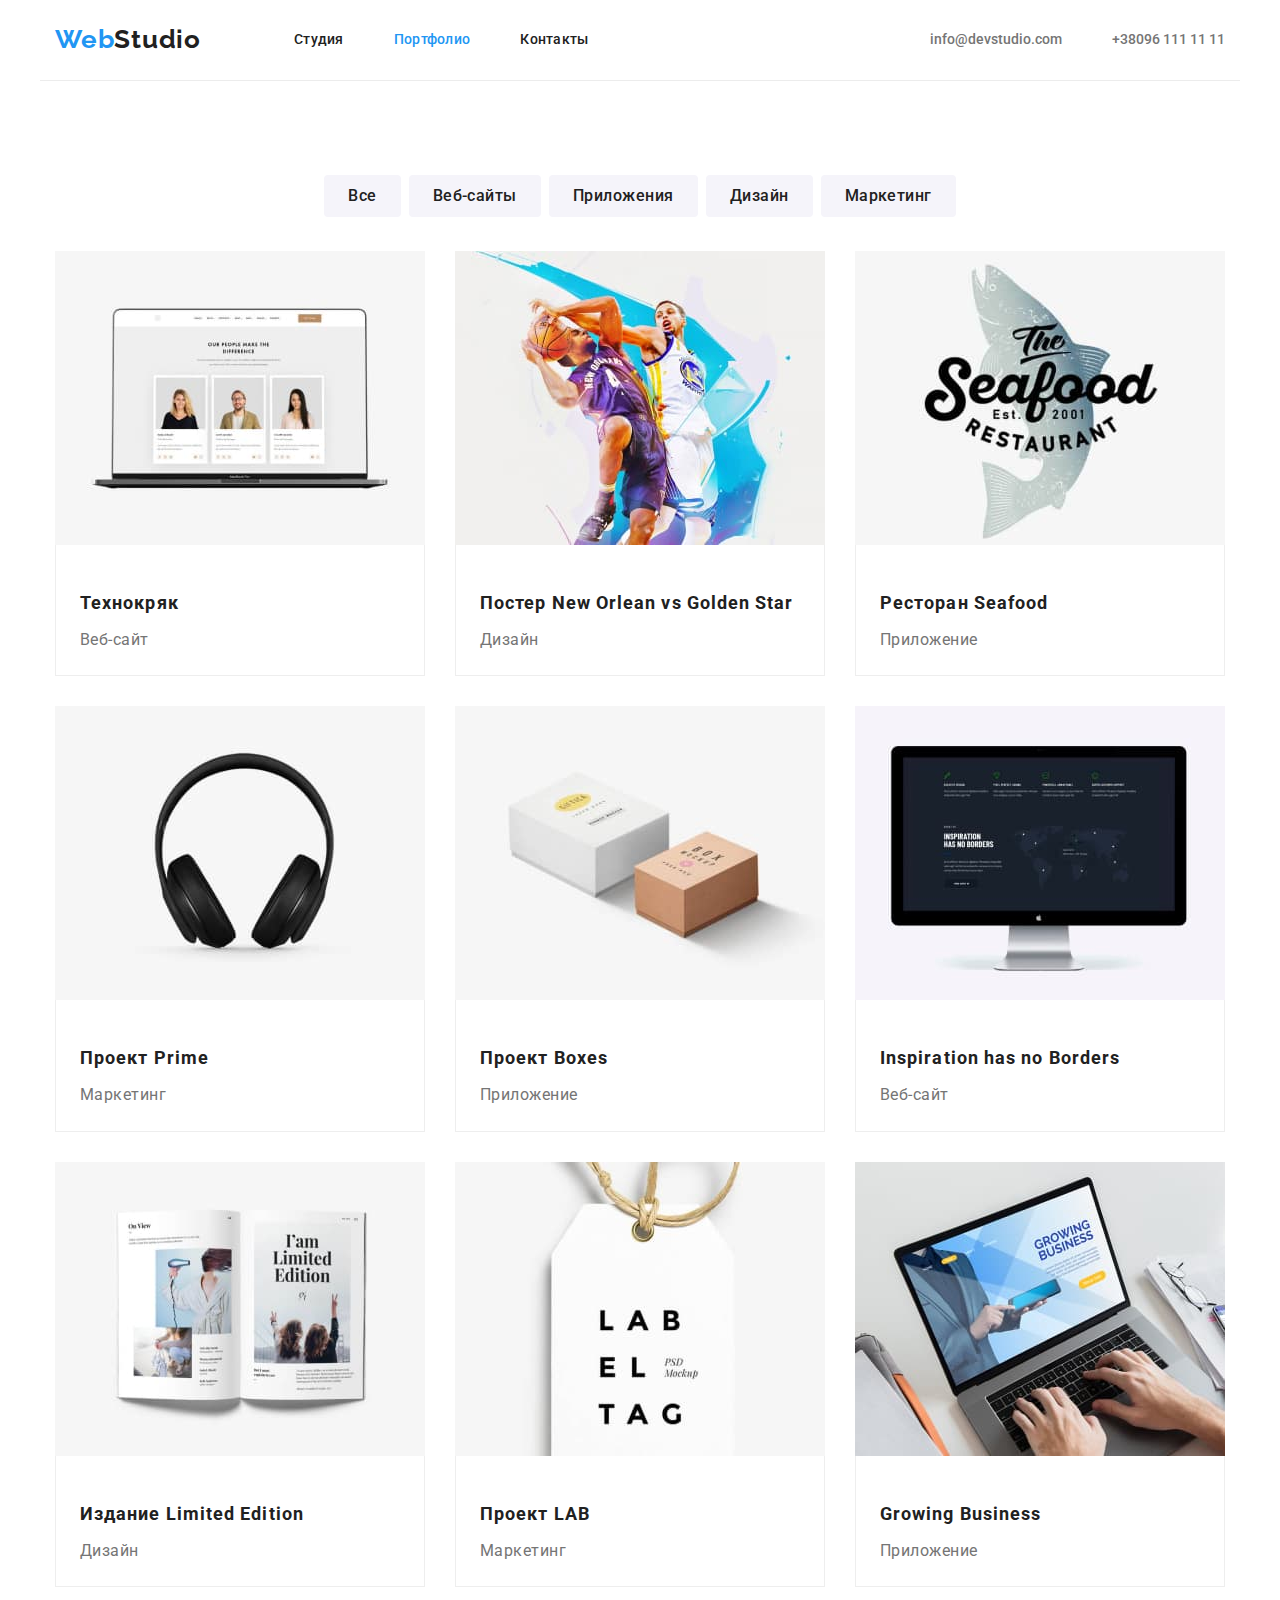
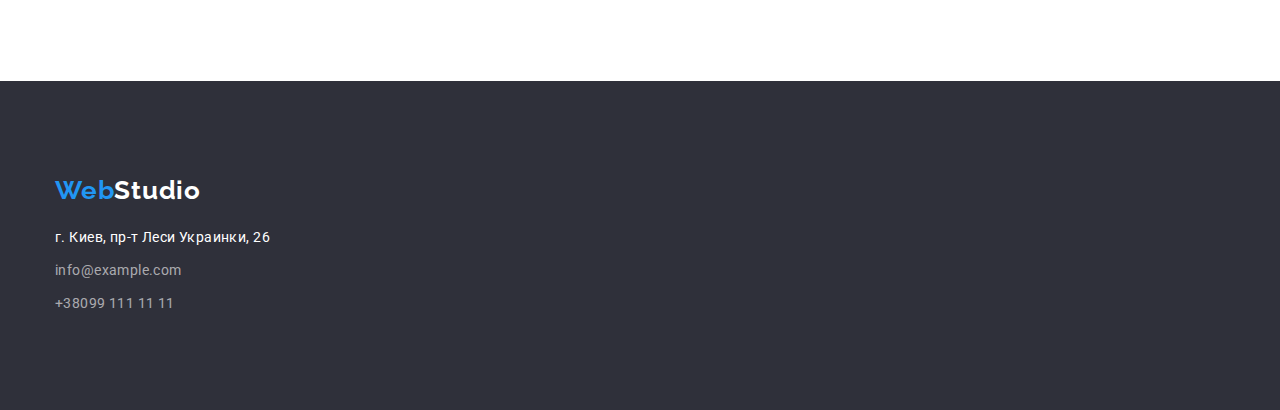
==== commit 88a4205f: "Правки после проверки ментора" ====
--- a/portfolio.html
+++ b/portfolio.html
@@ -21,29 +21,27 @@
     <!--Top line-->
 
     <header>
-      <div class="container">
-        <div class="navigation-container">
-          <a class="logo" href="./index.html"> <span>Web</span>Studio </a>
-          <nav>
-            <ul class="site-nav">
-              <li class="item"><a href="./index.html">Студия</a></li>
-              <li class="item">
-                <a class="current-link" href="./portfolio.html">Портфолио</a>
-              </li>
-              <li class="item"><a href="">Контакты</a></li>
-            </ul>
-          </nav>
-          <!--Contacts-->
-
-          <ul class="site-contacts">
-            <li class="header-contacts">
-              <a href="mailto:info@devstudio.com"> info@devstudio.com </a>
-            </li>
-            <li class="header-contacts">
-              <a href="tel:+380961111111">+38096 111 11 11</a>
-            </li>
-          </ul>
-        </div>
+      <div class="container navigation">
+        <a class="logo" href="./index.html"> <span>Web</span>Studio </a>
+        <nav>
+          <ul class="site-nav">
+            <li class="item"><a href="./index.html">Студия</a></li>
+            <li class="item">
+              <a class="current-link" href="./portfolio.html">Портфолио</a>
+            </li>
+            <li class="item"><a href="">Контакты</a></li>
+          </ul>
+        </nav>
+        <!--Contacts-->
+
+        <ul class="site-contacts">
+          <li class="header-contacts">
+            <a href="mailto:info@devstudio.com"> info@devstudio.com </a>
+          </li>
+          <li class="header-contacts">
+            <a href="tel:+380961111111">+38096 111 11 11</a>
+          </li>
+        </ul>
       </div>
     </header>
 
@@ -180,7 +178,7 @@
 
     <footer>
       <div class="container">
-        <a class="logo" href="./index.html">
+        <a class="footer-logo" href="./index.html">
           <span>Web</span><span class="second-half">Studio</span>
         </a>
         <address>
--- a/css/styles.css
+++ b/css/styles.css
@@ -46,6 +46,7 @@
 
 .section {
   padding-top: 94px;
+  padding-bottom: 94px;
 }
 
 h1,
@@ -61,7 +62,7 @@
 
 /* Site header */
 
-.navigation-container {
+.navigation {
   display: flex;
   align-items: center;
   border-bottom: 1px solid #ececec;
@@ -172,14 +173,13 @@
 }
 
 .hero-section {
-  min-height: 600px;
+  padding-top: 200px;
+  padding-bottom: 200px;
   background-color: var(--page-background-color);
   text-align: center;
 }
 
 .hero-title {
-  padding-top: 200px;
-
   color: var(--main-background-color);
 
   font-weight: 900;
@@ -236,7 +236,7 @@
 }
 .filters button {
   padding: 6px 22px;
-  margin-right: 8px;
+
   color: var(--main-text-color);
   background-color: #f5f4fa;
 
@@ -249,6 +249,10 @@
 
   border-radius: 4px;
   border-color: transparent;
+}
+
+.btn:not(:last-child) {
+  margin-right: 8px;
 }
 
 /* Portfolio product grid */
@@ -271,13 +275,17 @@
 
 /* Studio features */
 
+.features-section {
+  padding-top: 94px;
+}
+
 .features {
   display: flex;
   justify-content: space-between;
 }
 
 .features-item {
-  flex-basis: 270px;
+  flex-basis: calc((100%-90px) / 4);
 }
 
 .features-item:not(:last-child) {
@@ -335,9 +343,8 @@
 
 /* Studio team */
 
-.our-team-section {
-  padding-top: 94px;
-  padding-bottom: 94px;
+.our-team {
+  background-color: #f5f4fa;
 }
 
 .team {
@@ -358,9 +365,12 @@
     0px 2px 1px rgba(0, 0, 0, 0.2);
   border-radius: 0px 0px 4px 4px;
 }
+
+.workman {
+  padding: 30px 32px;
+}
+
 .employee {
-  margin-top: 30px;
-
   color: var(--main-text-color);
 
   font-weight: 500;
@@ -372,7 +382,6 @@
 
 .position {
   margin-top: 10px;
-  padding-bottom: 30px;
 
   color: var(--secondary-text-color);
 
@@ -408,13 +417,22 @@
 
 footer {
   background-color: var(--page-background-color);
-}
-
-footer a.logo {
-  padding-top: 60px;
-  padding-bottom: 0;
-  margin-right: 0;
-  margin-bottom: 13px;
+  padding-top: 94px;
+  padding-bottom: 94px;
+}
+
+.footer-logo {
+  display: inline-block;
+  margin-bottom: 20px;
+
+  color: var(--main-text-color);
+
+  font-family: Raleway;
+  font-weight: 700;
+  font-size: 26px;
+  line-height: 1.2;
+  letter-spacing: 0.03em;
+  text-decoration: none;
 }
 
 address {
@@ -423,7 +441,10 @@
 
 .contacts-list {
   display: inline-block;
-  padding-bottom: 60px;
+}
+
+.contacts-list li:not(:first-child) {
+  margin-top: 9px;
 }
 
 .main-address {
@@ -438,14 +459,11 @@
 
 .main-address:hover,
 :focus {
-  padding-bottom: 9px;
-
   color: var(--main-accent-color);
 }
 
 .footer-contacts {
   display: inline-block;
-  padding-top: 9px;
 
   color: rgba(255, 255, 255, 0.6);
 
